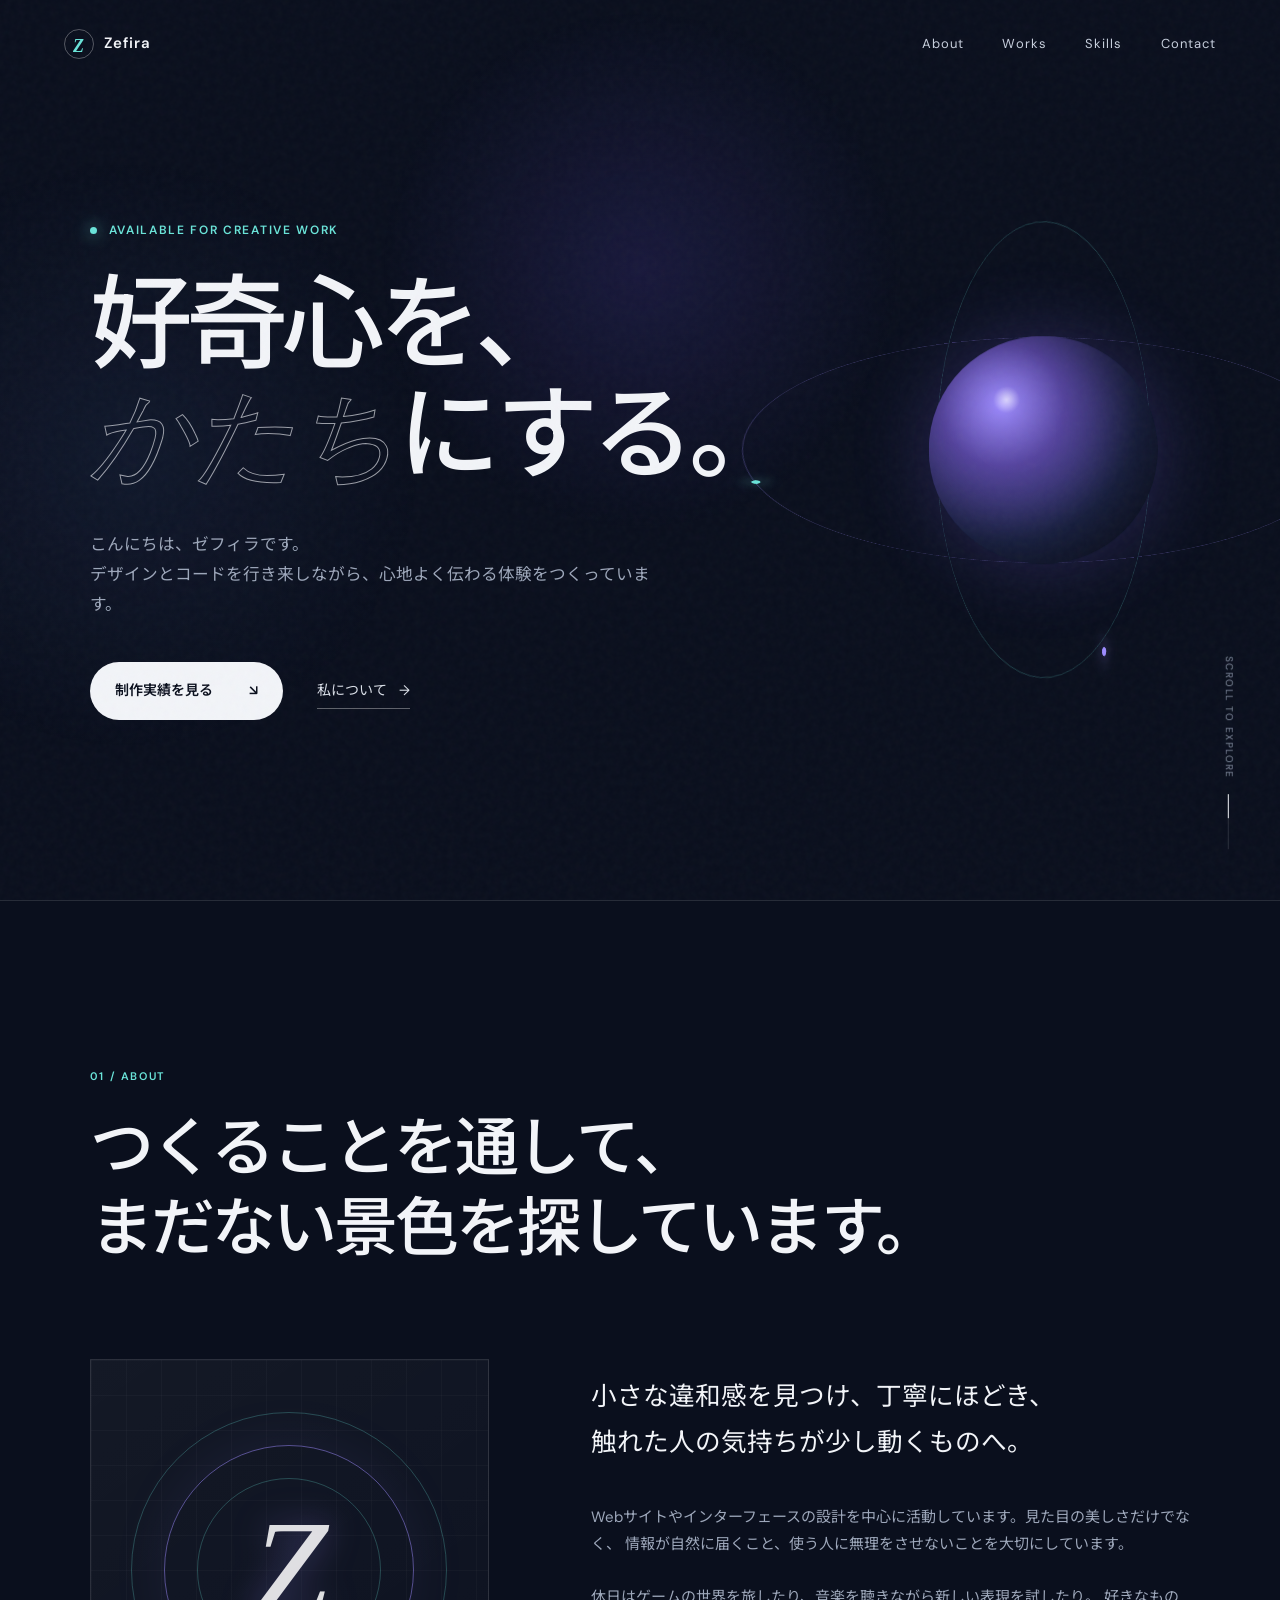
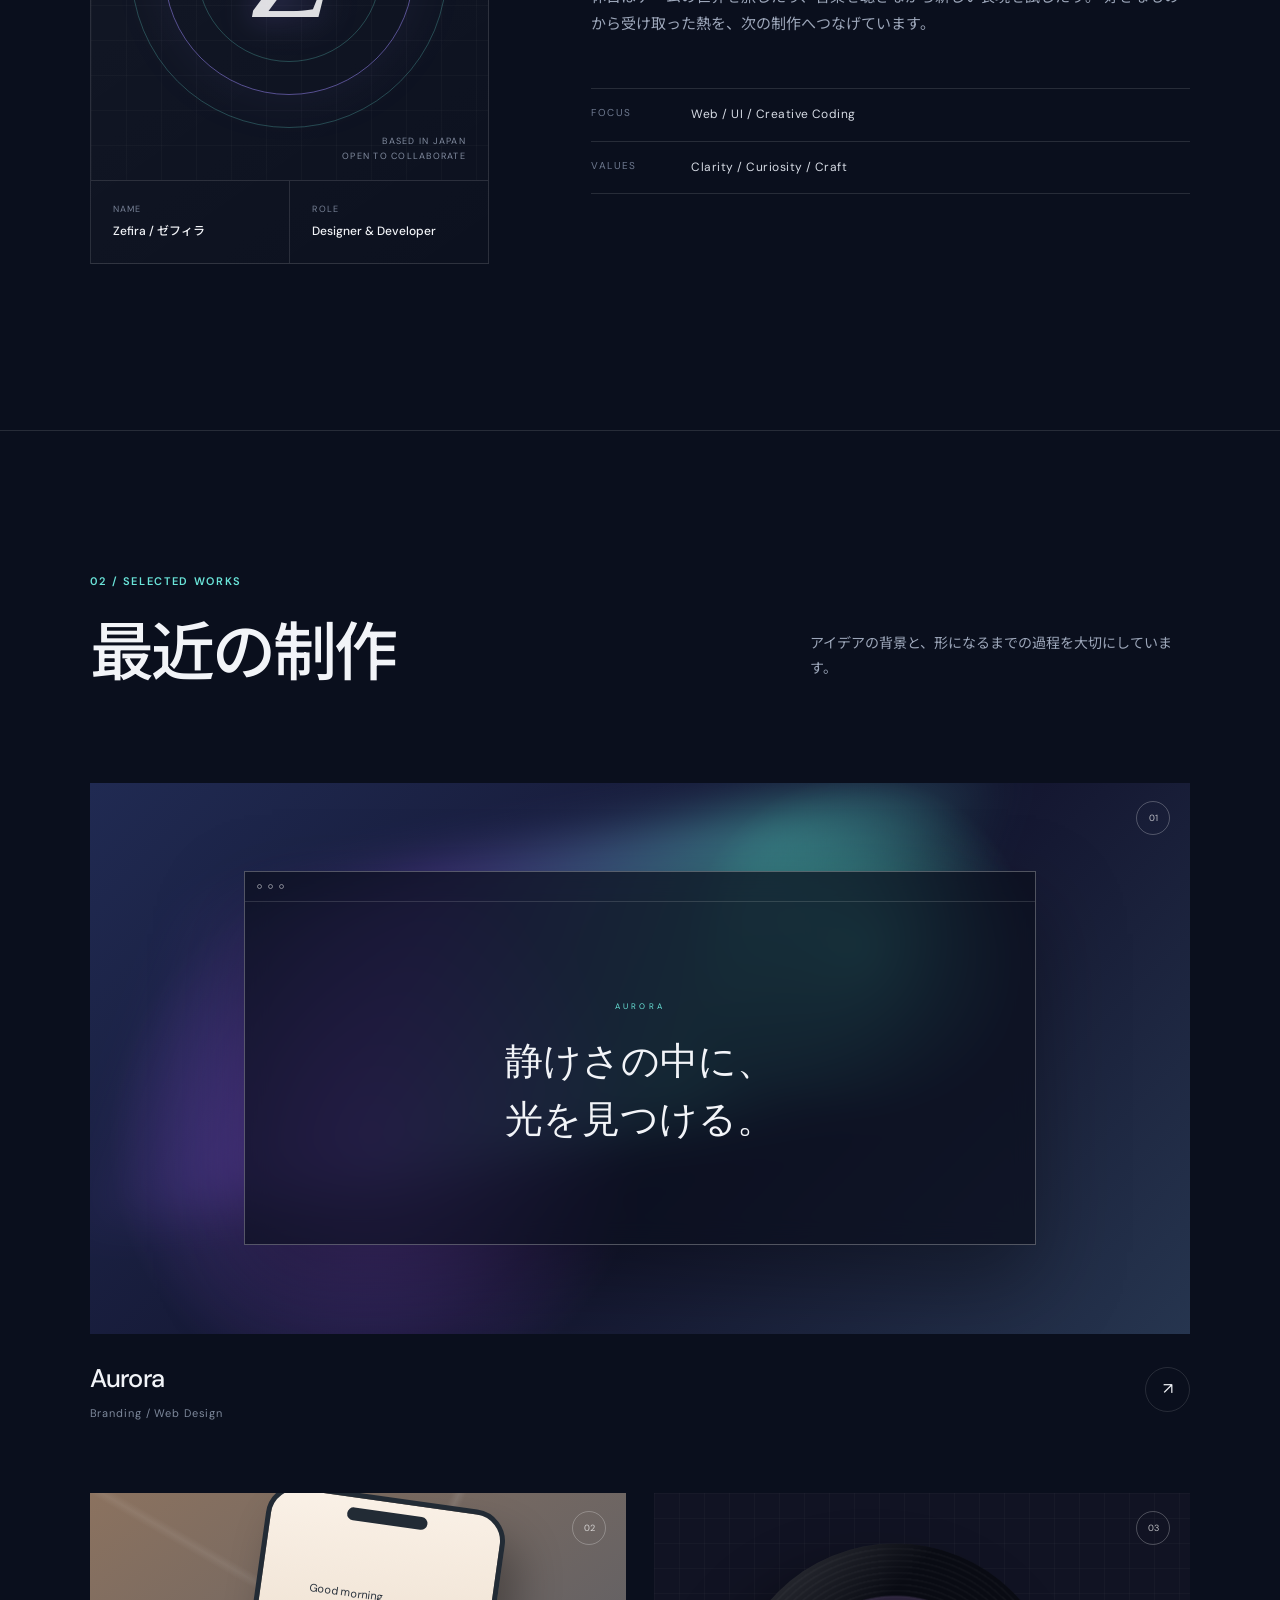
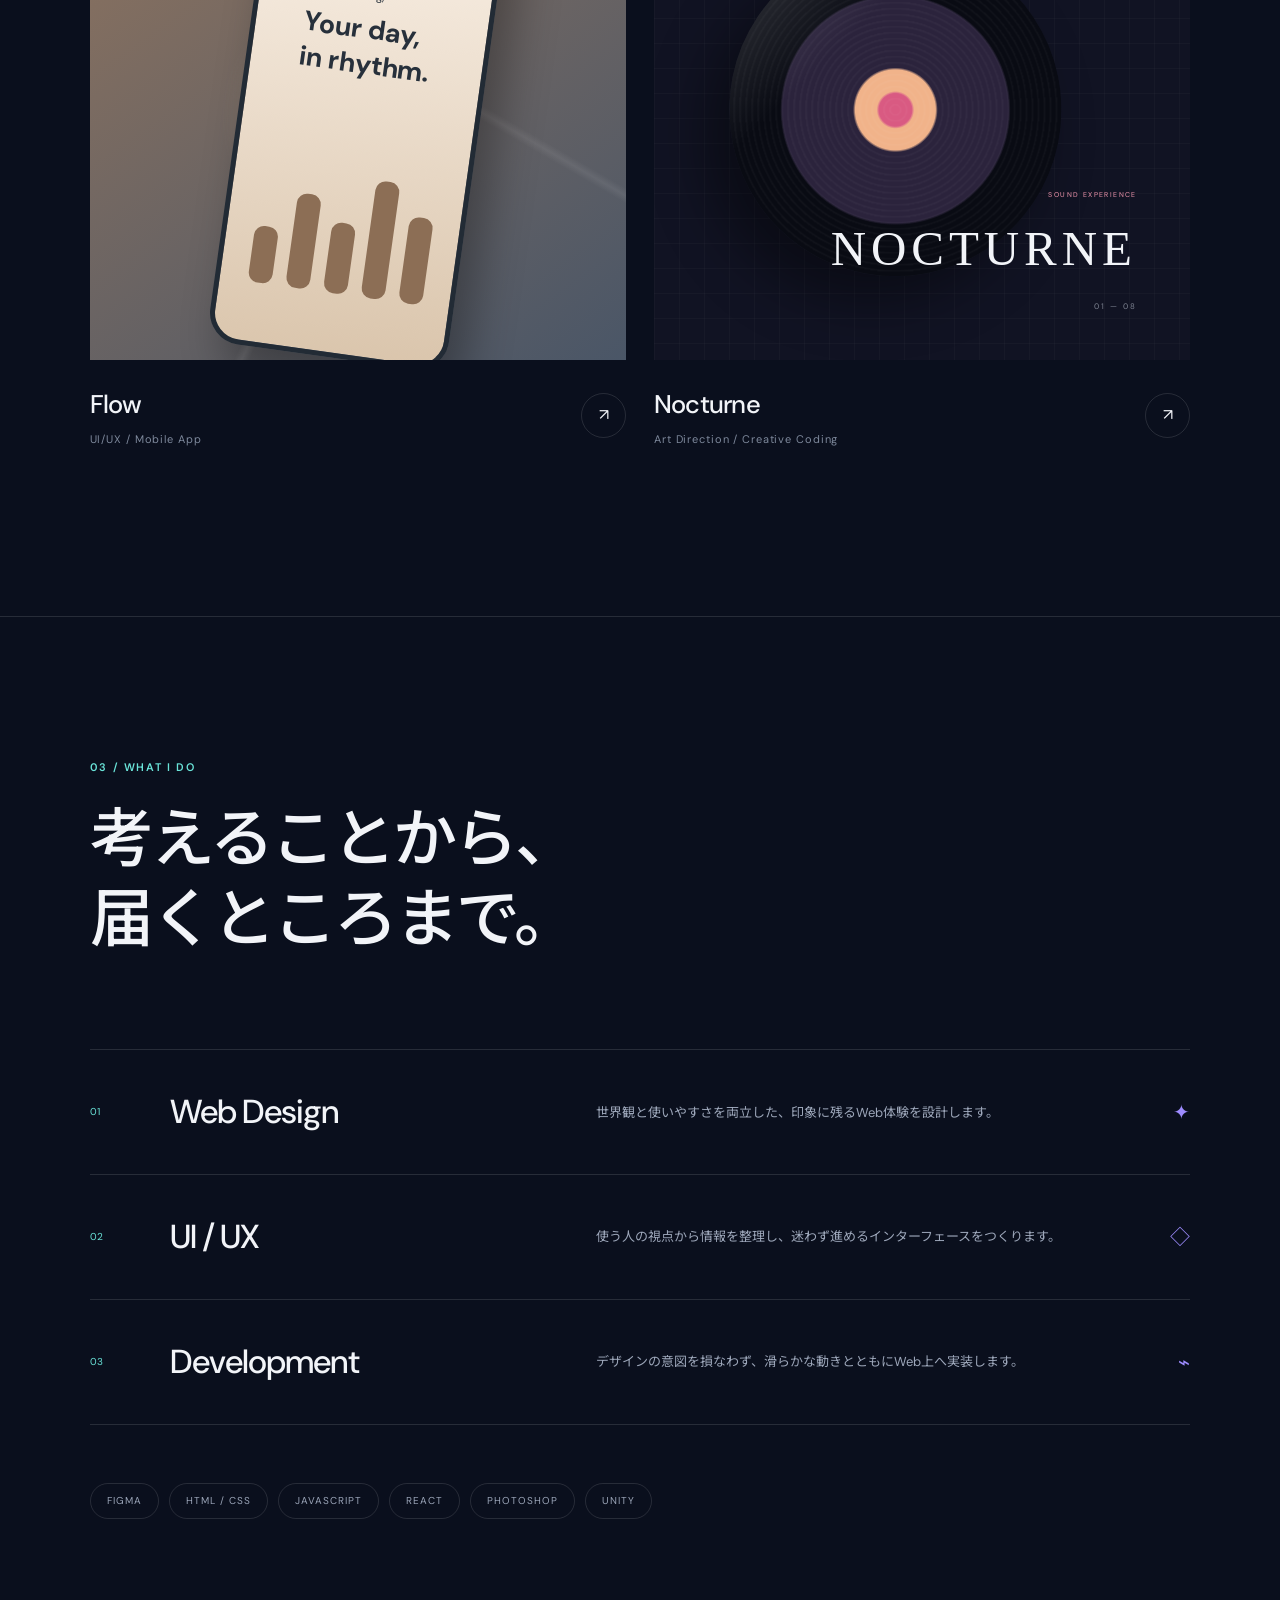
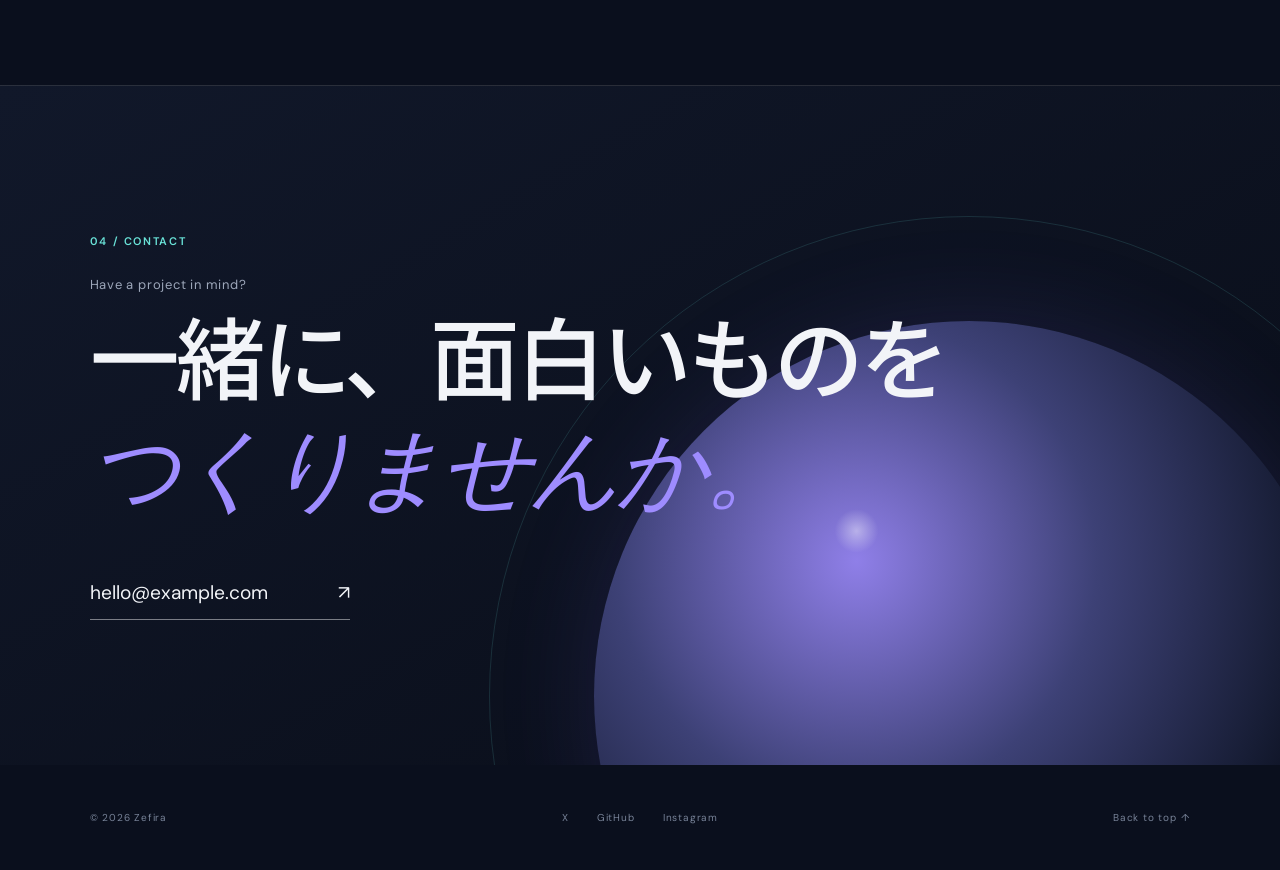
==== index.html @ e6dbc25a "Initial portfolio site" ====
<!doctype html>
<html lang="ja">
  <head>
    <meta charset="UTF-8" />
    <meta name="viewport" content="width=device-width, initial-scale=1.0" />
    <meta
      name="description"
      content="Zefiraのポートフォリオサイト。プロフィール、制作実績、スキルをご紹介します。"
    />
    <meta name="theme-color" content="#0b1020" />
    <title>Zefira — Portfolio</title>
    <link rel="preconnect" href="https://fonts.googleapis.com" />
    <link rel="preconnect" href="https://fonts.gstatic.com" crossorigin />
    <link
      href="https://fonts.googleapis.com/css2?family=DM+Sans:wght@400;500;600&family=Noto+Sans+JP:wght@400;500;600;700&display=swap"
      rel="stylesheet"
    />
    <link rel="stylesheet" href="styles.css" />
    <script src="script.js" defer></script>
  </head>
  <body>
    <div class="noise" aria-hidden="true"></div>
    <div class="cursor-glow" aria-hidden="true"></div>

    <header class="site-header">
      <a class="logo" href="#top" aria-label="ページの先頭へ">
        <span class="logo-mark">Z</span>
        <span>Zefira</span>
      </a>

      <button class="menu-button" type="button" aria-expanded="false" aria-controls="site-nav">
        <span></span>
        <span></span>
        <span class="sr-only">メニューを開く</span>
      </button>

      <nav id="site-nav" class="site-nav" aria-label="メインナビゲーション">
        <a href="#about">About</a>
        <a href="#works">Works</a>
        <a href="#skills">Skills</a>
        <a href="#contact">Contact</a>
      </nav>
    </header>

    <main id="top">
      <section class="hero section">
        <div class="hero-orbit" aria-hidden="true">
          <span class="orbit orbit-one"></span>
          <span class="orbit orbit-two"></span>
          <span class="hero-planet"></span>
        </div>

        <div class="hero-copy reveal">
          <p class="eyebrow"><span></span> Available for creative work</p>
          <h1>
            好奇心を、<br />
            <em>かたち</em>にする。
          </h1>
          <p class="hero-description">
            こんにちは、ゼフィラです。<br />
            デザインとコードを行き来しながら、心地よく伝わる体験をつくっています。
          </p>
          <div class="hero-actions">
            <a class="button button-primary" href="#works">
              制作実績を見る
              <span aria-hidden="true">↘</span>
            </a>
            <a class="text-link" href="#about">私について <span aria-hidden="true">→</span></a>
          </div>
        </div>

        <div class="scroll-cue" aria-hidden="true">
          <span>Scroll to explore</span>
          <i></i>
        </div>
      </section>

      <section id="about" class="about section">
        <div class="section-heading reveal">
          <p class="section-number">01 / About</p>
          <h2>つくることを通して、<br />まだない景色を探しています。</h2>
        </div>

        <div class="about-grid">
          <div class="profile-card reveal">
            <div class="profile-visual">
              <div class="profile-monogram">Z</div>
              <span class="profile-ring"></span>
              <p>Based in Japan<br />Open to collaborate</p>
            </div>
            <div class="profile-meta">
              <div>
                <span>Name</span>
                <strong>Zefira / ゼフィラ</strong>
              </div>
              <div>
                <span>Role</span>
                <strong>Designer &amp; Developer</strong>
              </div>
            </div>
          </div>

          <div class="about-copy reveal">
            <p class="lead">
              小さな違和感を見つけ、丁寧にほどき、<br />
              触れた人の気持ちが少し動くものへ。
            </p>
            <p>
              Webサイトやインターフェースの設計を中心に活動しています。見た目の美しさだけでなく、
              情報が自然に届くこと、使う人に無理をさせないことを大切にしています。
            </p>
            <p>
              休日はゲームの世界を旅したり、音楽を聴きながら新しい表現を試したり。
              好きなものから受け取った熱を、次の制作へつなげています。
            </p>
            <dl class="about-facts">
              <div>
                <dt>Focus</dt>
                <dd>Web / UI / Creative Coding</dd>
              </div>
              <div>
                <dt>Values</dt>
                <dd>Clarity / Curiosity / Craft</dd>
              </div>
            </dl>
          </div>
        </div>
      </section>

      <section id="works" class="works section">
        <div class="section-heading row reveal">
          <div>
            <p class="section-number">02 / Selected works</p>
            <h2>最近の制作</h2>
          </div>
          <p>アイデアの背景と、形になるまでの過程を大切にしています。</p>
        </div>

        <div class="works-list">
          <article class="work-card work-card-large reveal">
            <a href="#" aria-label="プロジェクト Aurora の詳細">
              <div class="work-visual visual-aurora">
                <div class="aurora-window">
                  <div class="window-top"><i></i><i></i><i></i></div>
                  <div class="window-content">
                    <span>AURORA</span>
                    <strong>静けさの中に、<br />光を見つける。</strong>
                  </div>
                </div>
                <span class="work-index">01</span>
              </div>
              <div class="work-info">
                <div>
                  <h3>Aurora</h3>
                  <p>Branding / Web Design</p>
                </div>
                <span class="work-arrow" aria-hidden="true">↗</span>
              </div>
            </a>
          </article>

          <article class="work-card reveal">
            <a href="#" aria-label="プロジェクト Flow の詳細">
              <div class="work-visual visual-flow">
                <div class="flow-phone">
                  <div class="phone-speaker"></div>
                  <p>Good morning,</p>
                  <strong>Your day,<br />in rhythm.</strong>
                  <div class="flow-bars"><i></i><i></i><i></i><i></i><i></i></div>
                </div>
                <span class="work-index">02</span>
              </div>
              <div class="work-info">
                <div>
                  <h3>Flow</h3>
                  <p>UI/UX / Mobile App</p>
                </div>
                <span class="work-arrow" aria-hidden="true">↗</span>
              </div>
            </a>
          </article>

          <article class="work-card reveal">
            <a href="#" aria-label="プロジェクト Nocturne の詳細">
              <div class="work-visual visual-nocturne">
                <div class="nocturne-disc">
                  <span></span>
                </div>
                <div class="nocturne-type">
                  <small>Sound experience</small>
                  <strong>NOCTURNE</strong>
                  <p>01 — 08</p>
                </div>
                <span class="work-index">03</span>
              </div>
              <div class="work-info">
                <div>
                  <h3>Nocturne</h3>
                  <p>Art Direction / Creative Coding</p>
                </div>
                <span class="work-arrow" aria-hidden="true">↗</span>
              </div>
            </a>
          </article>
        </div>
      </section>

      <section id="skills" class="skills section">
        <div class="section-heading reveal">
          <p class="section-number">03 / What I do</p>
          <h2>考えることから、<br />届くところまで。</h2>
        </div>

        <div class="skills-list">
          <article class="skill-row reveal">
            <span>01</span>
            <h3>Web Design</h3>
            <p>世界観と使いやすさを両立した、印象に残るWeb体験を設計します。</p>
            <i>✦</i>
          </article>
          <article class="skill-row reveal">
            <span>02</span>
            <h3>UI / UX</h3>
            <p>使う人の視点から情報を整理し、迷わず進めるインターフェースをつくります。</p>
            <i>◇</i>
          </article>
          <article class="skill-row reveal">
            <span>03</span>
            <h3>Development</h3>
            <p>デザインの意図を損なわず、滑らかな動きとともにWeb上へ実装します。</p>
            <i>⌁</i>
          </article>
        </div>

        <div class="tool-belt reveal" aria-label="使用ツール">
          <span>Figma</span>
          <span>HTML / CSS</span>
          <span>JavaScript</span>
          <span>React</span>
          <span>Photoshop</span>
          <span>Unity</span>
        </div>
      </section>

      <section id="contact" class="contact section">
        <div class="contact-inner reveal">
          <p class="section-number">04 / Contact</p>
          <p class="contact-kicker">Have a project in mind?</p>
          <h2>一緒に、面白いものを<br /><em>つくりませんか。</em></h2>
          <a class="contact-link" href="mailto:hello@example.com">
            hello@example.com
            <span aria-hidden="true">↗</span>
          </a>
        </div>
        <div class="contact-orb" aria-hidden="true"></div>
      </section>
    </main>

    <footer class="site-footer">
      <p>© <span id="current-year"></span> Zefira</p>
      <div>
        <a href="#" aria-label="X">X</a>
        <a href="#" aria-label="GitHub">GitHub</a>
        <a href="#" aria-label="Instagram">Instagram</a>
      </div>
      <a href="#top">Back to top ↑</a>
    </footer>
  </body>
</html>
---- styles.css ----
:root {
  --bg: #0a0f1d;
  --bg-soft: #11182a;
  --surface: #151d31;
  --text: #f2f4f8;
  --muted: #9da7ba;
  --line: rgba(255, 255, 255, 0.12);
  --accent: #9e8cff;
  --accent-2: #6ae4d9;
  --serif: "Times New Roman", "Yu Mincho", "Hiragino Mincho ProN", serif;
  --sans: "DM Sans", "Noto Sans JP", sans-serif;
}

* {
  box-sizing: border-box;
}

html {
  scroll-behavior: smooth;
}

body {
  margin: 0;
  overflow-x: hidden;
  background: var(--bg);
  color: var(--text);
  font-family: var(--sans);
  font-size: 16px;
  line-height: 1.8;
}

body.menu-open {
  overflow: hidden;
}

::selection {
  background: var(--accent);
  color: var(--bg);
}

a {
  color: inherit;
  text-decoration: none;
}

button {
  color: inherit;
  font: inherit;
}

.sr-only {
  position: absolute;
  width: 1px;
  height: 1px;
  padding: 0;
  margin: -1px;
  overflow: hidden;
  clip: rect(0, 0, 0, 0);
  white-space: nowrap;
  border: 0;
}

.noise {
  position: fixed;
  z-index: 20;
  inset: 0;
  pointer-events: none;
  opacity: 0.035;
  background-image: url("data:image/svg+xml,%3Csvg viewBox='0 0 160 160' xmlns='http://www.w3.org/2000/svg'%3E%3Cfilter id='n'%3E%3CfeTurbulence type='fractalNoise' baseFrequency='.85' numOctaves='4' stitchTiles='stitch'/%3E%3C/filter%3E%3Crect width='100%25' height='100%25' filter='url(%23n)' opacity='.9'/%3E%3C/svg%3E");
}

.cursor-glow {
  position: fixed;
  z-index: -1;
  width: 540px;
  height: 540px;
  top: -270px;
  left: -270px;
  pointer-events: none;
  border-radius: 50%;
  background: radial-gradient(circle, rgba(104, 78, 220, 0.16), transparent 68%);
  transform: translate3d(var(--mouse-x, 50vw), var(--mouse-y, 30vh), 0);
  transition: transform 0.08s linear;
}

.site-header {
  position: fixed;
  z-index: 10;
  top: 0;
  left: 0;
  width: 100%;
  height: 88px;
  display: flex;
  align-items: center;
  justify-content: space-between;
  padding: 0 clamp(24px, 5vw, 76px);
  border-bottom: 1px solid transparent;
  transition: background 0.3s ease, border-color 0.3s ease, height 0.3s ease;
}

.site-header.scrolled {
  height: 68px;
  border-color: var(--line);
  background: rgba(10, 15, 29, 0.78);
  backdrop-filter: blur(18px);
}

.logo {
  display: flex;
  gap: 10px;
  align-items: center;
  font-size: 15px;
  font-weight: 600;
  letter-spacing: 0.06em;
}

.logo-mark {
  width: 30px;
  height: 30px;
  display: grid;
  place-items: center;
  border: 1px solid rgba(255, 255, 255, 0.3);
  border-radius: 50%;
  color: var(--accent-2);
  font-family: var(--serif);
  font-size: 18px;
  font-style: italic;
}

.site-nav {
  display: flex;
  gap: clamp(24px, 3vw, 48px);
  align-items: center;
}

.site-nav a {
  position: relative;
  color: #c7cfdd;
  font-size: 13px;
  letter-spacing: 0.08em;
}

.site-nav a::after {
  content: "";
  position: absolute;
  right: 0;
  bottom: -5px;
  left: 0;
  height: 1px;
  background: var(--accent-2);
  transform: scaleX(0);
  transform-origin: right;
  transition: transform 0.25s ease;
}

.site-nav a:hover::after,
.site-nav a:focus-visible::after {
  transform: scaleX(1);
  transform-origin: left;
}

.menu-button {
  display: none;
  width: 42px;
  height: 42px;
  padding: 12px 8px;
  border: 0;
  background: transparent;
}

.menu-button span:not(.sr-only) {
  display: block;
  width: 25px;
  height: 1px;
  margin: 6px 0;
  background: currentColor;
  transition: transform 0.25s ease;
}

.section {
  width: min(100%, 1440px);
  margin: 0 auto;
  padding-right: clamp(24px, 7vw, 108px);
  padding-left: clamp(24px, 7vw, 108px);
}

.hero {
  position: relative;
  min-height: 100svh;
  display: flex;
  align-items: center;
  overflow: hidden;
  padding-top: 120px;
  padding-bottom: 80px;
}

.hero::before {
  content: "";
  position: absolute;
  inset: 15% auto auto -15%;
  width: 50vw;
  height: 50vw;
  border-radius: 50%;
  background: radial-gradient(circle, rgba(61, 83, 137, 0.14), transparent 65%);
}

.hero-copy {
  position: relative;
  z-index: 2;
  width: min(700px, 72%);
}

.eyebrow {
  display: flex;
  gap: 12px;
  align-items: center;
  margin: 0 0 28px;
  color: var(--accent-2);
  font-size: 12px;
  font-weight: 600;
  letter-spacing: 0.14em;
  text-transform: uppercase;
}

.eyebrow span {
  width: 7px;
  height: 7px;
  border-radius: 50%;
  background: var(--accent-2);
  box-shadow: 0 0 16px var(--accent-2);
  animation: pulse 2.4s ease-in-out infinite;
}

.hero h1 {
  margin: 0;
  font-size: clamp(56px, 8vw, 122px);
  font-weight: 500;
  letter-spacing: -0.055em;
  line-height: 1.08;
}

.hero h1 em {
  color: transparent;
  font-family: var(--serif);
  font-weight: 400;
  font-style: italic;
  letter-spacing: -0.02em;
  -webkit-text-stroke: 1px rgba(242, 244, 248, 0.62);
}

.hero-description {
  max-width: 560px;
  margin: 38px 0 0;
  color: var(--muted);
  font-size: clamp(15px, 1.3vw, 18px);
}

.hero-actions {
  display: flex;
  gap: 34px;
  align-items: center;
  margin-top: 42px;
}

.button {
  display: inline-flex;
  gap: 36px;
  align-items: center;
  justify-content: center;
  min-height: 58px;
  padding: 0 25px;
  border-radius: 100px;
  font-size: 14px;
  font-weight: 600;
}

.button-primary {
  background: var(--text);
  color: var(--bg);
  transition: transform 0.25s ease, background 0.25s ease;
}

.button-primary:hover {
  background: var(--accent-2);
  transform: translateY(-3px);
}

.text-link {
  padding: 5px 0;
  border-bottom: 1px solid rgba(255, 255, 255, 0.35);
  color: #dce1ea;
  font-size: 14px;
}

.text-link span {
  display: inline-block;
  margin-left: 8px;
  transition: transform 0.2s ease;
}

.text-link:hover span {
  transform: translateX(5px);
}

.hero-orbit {
  position: absolute;
  top: 50%;
  right: clamp(-170px, -5vw, -30px);
  width: clamp(380px, 47vw, 690px);
  aspect-ratio: 1;
  transform: translateY(-50%);
}

.orbit {
  position: absolute;
  inset: 0;
  border: 1px solid rgba(158, 140, 255, 0.28);
  border-radius: 50%;
}

.orbit-one {
  transform: rotateX(68deg) rotateZ(-18deg);
}

.orbit-one::after,
.orbit-two::after {
  content: "";
  position: absolute;
  width: 9px;
  height: 9px;
  border-radius: 50%;
  background: var(--accent-2);
  box-shadow: 0 0 20px var(--accent-2);
}

.orbit-one::after {
  top: 48%;
  left: -4px;
}

.orbit-two {
  inset: 12%;
  border-color: rgba(106, 228, 217, 0.22);
  transform: rotateY(62deg) rotateZ(24deg);
}

.orbit-two::after {
  right: 5%;
  bottom: 20%;
  background: var(--accent);
  box-shadow: 0 0 20px var(--accent);
}

.hero-planet {
  position: absolute;
  top: 50%;
  left: 50%;
  width: 38%;
  aspect-ratio: 1;
  border-radius: 50%;
  background:
    radial-gradient(circle at 34% 28%, rgba(255, 255, 255, 0.65), transparent 6%),
    radial-gradient(circle at 32% 30%, #9e8cff 0, #55449e 28%, #1f2850 62%, #11182a 100%);
  box-shadow:
    inset -30px -20px 60px rgba(0, 0, 0, 0.45),
    0 0 80px rgba(128, 105, 255, 0.24);
  transform: translate(-50%, -50%);
  animation: float 6s ease-in-out infinite;
}

.scroll-cue {
  position: absolute;
  right: clamp(24px, 4vw, 64px);
  bottom: 42px;
  display: flex;
  gap: 15px;
  align-items: center;
  color: #7f899c;
  font-size: 10px;
  letter-spacing: 0.14em;
  text-transform: uppercase;
  transform: rotate(90deg);
  transform-origin: right center;
}

.scroll-cue i {
  display: block;
  width: 55px;
  height: 1px;
  overflow: hidden;
  background: var(--line);
}

.scroll-cue i::after {
  content: "";
  display: block;
  width: 24px;
  height: 1px;
  background: var(--text);
  animation: scrollLine 2s ease-in-out infinite;
}

.section-heading {
  margin-bottom: clamp(50px, 7vw, 90px);
}

.section-heading.row {
  display: flex;
  align-items: end;
  justify-content: space-between;
}

.section-heading.row > p {
  max-width: 380px;
  margin: 0 0 12px;
  color: var(--muted);
  font-size: 14px;
}

.section-number {
  margin: 0 0 22px;
  color: var(--accent-2);
  font-size: 11px;
  font-weight: 600;
  letter-spacing: 0.15em;
  text-transform: uppercase;
}

.section-heading h2,
.contact h2 {
  margin: 0;
  font-size: clamp(38px, 5vw, 72px);
  font-weight: 500;
  letter-spacing: -0.045em;
  line-height: 1.25;
}

.about {
  padding-top: clamp(110px, 13vw, 190px);
  padding-bottom: clamp(110px, 13vw, 190px);
  border-top: 1px solid var(--line);
}

.about-grid {
  display: grid;
  grid-template-columns: minmax(300px, 0.8fr) minmax(360px, 1.2fr);
  gap: clamp(50px, 8vw, 130px);
  align-items: start;
}

.profile-card {
  position: relative;
  border: 1px solid var(--line);
  background: linear-gradient(145deg, rgba(255, 255, 255, 0.045), rgba(255, 255, 255, 0.01));
}

.profile-visual {
  position: relative;
  min-height: 420px;
  display: grid;
  place-items: center;
  overflow: hidden;
  background:
    linear-gradient(rgba(255, 255, 255, 0.025) 1px, transparent 1px),
    linear-gradient(90deg, rgba(255, 255, 255, 0.025) 1px, transparent 1px);
  background-size: 35px 35px;
}

.profile-monogram {
  position: relative;
  z-index: 2;
  color: rgba(255, 255, 255, 0.86);
  font-family: var(--serif);
  font-size: 140px;
  font-style: italic;
  line-height: 1;
  text-shadow: 0 0 35px rgba(158, 140, 255, 0.35);
}

.profile-ring {
  position: absolute;
  width: 250px;
  height: 250px;
  border: 1px solid rgba(158, 140, 255, 0.5);
  border-radius: 50%;
  box-shadow: 0 0 60px rgba(158, 140, 255, 0.08);
}

.profile-ring::before,
.profile-ring::after {
  content: "";
  position: absolute;
  border: 1px solid rgba(106, 228, 217, 0.26);
  border-radius: 50%;
}

.profile-ring::before {
  inset: -34px;
}

.profile-ring::after {
  inset: 32px;
}

.profile-visual p {
  position: absolute;
  right: 22px;
  bottom: 15px;
  margin: 0;
  color: #838da1;
  font-size: 9px;
  letter-spacing: 0.14em;
  line-height: 1.7;
  text-align: right;
  text-transform: uppercase;
}

.profile-meta {
  display: grid;
  grid-template-columns: 1fr 1fr;
  border-top: 1px solid var(--line);
}

.profile-meta div {
  padding: 20px 22px;
}

.profile-meta div + div {
  border-left: 1px solid var(--line);
}

.profile-meta span,
.profile-meta strong {
  display: block;
}

.profile-meta span {
  margin-bottom: 4px;
  color: #778196;
  font-size: 9px;
  letter-spacing: 0.14em;
  text-transform: uppercase;
}

.profile-meta strong {
  font-size: 12px;
  font-weight: 500;
}

.about-copy {
  padding-top: 15px;
  color: var(--muted);
  font-size: 15px;
}

.about-copy > p {
  margin: 0 0 26px;
}

.about-copy .lead {
  margin-bottom: 38px;
  color: var(--text);
  font-size: clamp(21px, 2vw, 28px);
  line-height: 1.8;
}

.about-facts {
  margin: 50px 0 0;
  border-top: 1px solid var(--line);
}

.about-facts div {
  display: grid;
  grid-template-columns: 100px 1fr;
  padding: 15px 0;
  border-bottom: 1px solid var(--line);
}

.about-facts dt {
  color: #6f7a90;
  font-size: 10px;
  letter-spacing: 0.14em;
  text-transform: uppercase;
}

.about-facts dd {
  margin: 0;
  color: #d6dbe4;
  font-size: 12px;
  letter-spacing: 0.04em;
}

.works {
  padding-top: clamp(100px, 11vw, 160px);
  padding-bottom: clamp(110px, 13vw, 190px);
  border-top: 1px solid var(--line);
}

.works-list {
  display: grid;
  grid-template-columns: repeat(2, 1fr);
  gap: 70px 28px;
}

.work-card-large {
  grid-column: 1 / -1;
}

.work-visual {
  position: relative;
  aspect-ratio: 1.15;
  overflow: hidden;
  transition: transform 0.5s cubic-bezier(0.22, 1, 0.36, 1);
}

.work-card-large .work-visual {
  aspect-ratio: 2 / 1;
}

.work-card:hover .work-visual {
  transform: scale(0.985);
}

.work-card:hover .work-arrow {
  background: var(--text);
  color: var(--bg);
  transform: rotate(45deg);
}

.work-index {
  position: absolute;
  top: 18px;
  right: 20px;
  display: grid;
  width: 34px;
  height: 34px;
  place-items: center;
  border: 1px solid rgba(255, 255, 255, 0.25);
  border-radius: 50%;
  color: rgba(255, 255, 255, 0.72);
  font-size: 9px;
}

.visual-aurora {
  display: grid;
  place-items: center;
  background:
    radial-gradient(circle at 70% 30%, rgba(89, 248, 220, 0.4), transparent 20%),
    radial-gradient(circle at 26% 65%, rgba(166, 92, 255, 0.44), transparent 30%),
    linear-gradient(135deg, #202a52, #13152f 55%, #26354f);
}

.visual-aurora::before {
  content: "";
  position: absolute;
  width: 110%;
  height: 55%;
  top: 10%;
  left: -10%;
  opacity: 0.4;
  filter: blur(24px);
  background: linear-gradient(120deg, transparent 15%, #7a50d3 35%, #5ff1dc 60%, transparent 78%);
  transform: rotate(-10deg);
}

.aurora-window {
  position: relative;
  width: 72%;
  height: 68%;
  overflow: hidden;
  border: 1px solid rgba(255, 255, 255, 0.28);
  background: rgba(10, 15, 29, 0.72);
  box-shadow: 0 35px 80px rgba(0, 0, 0, 0.35);
  backdrop-filter: blur(12px);
}

.window-top {
  height: 30px;
  display: flex;
  gap: 6px;
  align-items: center;
  padding: 0 12px;
  border-bottom: 1px solid rgba(255, 255, 255, 0.13);
}

.window-top i {
  width: 5px;
  height: 5px;
  border: 1px solid rgba(255, 255, 255, 0.45);
  border-radius: 50%;
}

.window-content {
  height: calc(100% - 30px);
  display: flex;
  flex-direction: column;
  align-items: center;
  justify-content: center;
  text-align: center;
}

.window-content span {
  margin-bottom: 20px;
  color: var(--accent-2);
  font-size: 8px;
  letter-spacing: 0.38em;
}

.window-content strong {
  font-family: var(--serif);
  font-size: clamp(21px, 3vw, 46px);
  font-weight: 400;
  line-height: 1.5;
}

.visual-flow {
  display: grid;
  place-items: center;
  background:
    radial-gradient(circle at 48% 48%, rgba(255, 215, 166, 0.28), transparent 34%),
    linear-gradient(145deg, #8b725f, #4a5667);
}

.visual-flow::after {
  content: "";
  position: absolute;
  inset: 0;
  background:
    linear-gradient(115deg, transparent 48%, rgba(255, 255, 255, 0.09) 49%, transparent 50%),
    linear-gradient(30deg, transparent 60%, rgba(255, 255, 255, 0.07) 61%, transparent 62%);
}

.flow-phone {
  position: relative;
  z-index: 1;
  width: 45%;
  min-width: 175px;
  aspect-ratio: 0.52;
  padding: 16% 9%;
  border: 5px solid #222b35;
  border-radius: 32px;
  background: linear-gradient(175deg, #faf1e7, #dac5ac);
  color: #27303b;
  box-shadow: 18px 28px 45px rgba(0, 0, 0, 0.32);
  transform: rotate(8deg);
}

.phone-speaker {
  position: absolute;
  top: 10px;
  left: 50%;
  width: 35%;
  height: 13px;
  border-radius: 10px;
  background: #222b35;
  transform: translateX(-50%);
}

.flow-phone p {
  margin: 0 0 6px;
  font-size: clamp(7px, 1vw, 11px);
}

.flow-phone strong {
  font-size: clamp(15px, 2.3vw, 27px);
  line-height: 1.25;
}

.flow-bars {
  position: absolute;
  right: 12%;
  bottom: 13%;
  left: 12%;
  height: 30%;
  display: flex;
  gap: 8%;
  align-items: end;
}

.flow-bars i {
  flex: 1;
  border-radius: 10px;
  background: #8c6e55;
}

.flow-bars i:nth-child(1) { height: 42%; }
.flow-bars i:nth-child(2) { height: 70%; }
.flow-bars i:nth-child(3) { height: 52%; }
.flow-bars i:nth-child(4) { height: 87%; }
.flow-bars i:nth-child(5) { height: 64%; }

.visual-nocturne {
  display: grid;
  place-items: center;
  background:
    linear-gradient(rgba(255, 255, 255, 0.025) 1px, transparent 1px),
    linear-gradient(90deg, rgba(255, 255, 255, 0.025) 1px, transparent 1px),
    #111323;
  background-size: 25px 25px;
}

.nocturne-disc {
  position: absolute;
  width: 62%;
  aspect-ratio: 1;
  border-radius: 50%;
  background:
    repeating-radial-gradient(circle, transparent 0 4px, rgba(255, 255, 255, 0.035) 5px 6px),
    radial-gradient(circle, #d95a82 0 7%, #f1b38a 8% 17%, #2b233c 18% 48%, #090b13 49%);
  box-shadow: -25px 25px 55px rgba(0, 0, 0, 0.4);
  transform: translate(-8%, -5%);
}

.nocturne-disc::after {
  content: "";
  position: absolute;
  inset: 0;
  border-radius: 50%;
  background: linear-gradient(135deg, rgba(255, 255, 255, 0.2), transparent 32%);
}

.nocturne-type {
  position: absolute;
  z-index: 2;
  right: 10%;
  bottom: 10%;
  text-align: right;
}

.nocturne-type small,
.nocturne-type strong,
.nocturne-type p {
  display: block;
}

.nocturne-type small {
  color: #f095ad;
  font-size: 7px;
  letter-spacing: 0.2em;
  text-transform: uppercase;
}

.nocturne-type strong {
  margin-top: 3px;
  font-family: var(--serif);
  font-size: clamp(22px, 4vw, 49px);
  font-weight: 400;
  letter-spacing: 0.1em;
}

.nocturne-type p {
  margin: 6px 0 0;
  color: #7d8290;
  font-size: 8px;
  letter-spacing: 0.25em;
}

.work-info {
  display: flex;
  align-items: center;
  justify-content: space-between;
  padding-top: 22px;
}

.work-info h3 {
  margin: 0;
  font-size: clamp(20px, 2vw, 29px);
  font-weight: 500;
  letter-spacing: -0.03em;
}

.work-info p {
  margin: 2px 0 0;
  color: #7e899c;
  font-size: 11px;
  letter-spacing: 0.08em;
}

.work-arrow {
  display: grid;
  width: 45px;
  height: 45px;
  place-items: center;
  border: 1px solid var(--line);
  border-radius: 50%;
  transition: background 0.25s ease, color 0.25s ease, transform 0.25s ease;
}

.skills {
  padding-top: clamp(100px, 11vw, 160px);
  padding-bottom: clamp(110px, 13vw, 180px);
  border-top: 1px solid var(--line);
}

.skills-list {
  border-top: 1px solid var(--line);
}

.skill-row {
  display: grid;
  grid-template-columns: 50px 0.75fr 1fr 35px;
  gap: 30px;
  align-items: center;
  padding: 32px 0;
  border-bottom: 1px solid var(--line);
  transition: padding 0.25s ease, background 0.25s ease;
}

.skill-row:hover {
  padding-right: 16px;
  padding-left: 16px;
  background: rgba(255, 255, 255, 0.025);
}

.skill-row > span {
  color: var(--accent-2);
  font-size: 10px;
}

.skill-row h3 {
  margin: 0;
  font-size: clamp(21px, 2.6vw, 34px);
  font-weight: 500;
  letter-spacing: -0.03em;
}

.skill-row p {
  margin: 0;
  color: var(--muted);
  font-size: 13px;
}

.skill-row i {
  color: var(--accent);
  font-style: normal;
  font-size: 20px;
  text-align: right;
}

.tool-belt {
  display: flex;
  flex-wrap: wrap;
  gap: 10px;
  margin-top: 58px;
}

.tool-belt span {
  padding: 8px 16px;
  border: 1px solid var(--line);
  border-radius: 100px;
  color: #9ba5b8;
  font-size: 10px;
  letter-spacing: 0.1em;
  text-transform: uppercase;
}

.contact {
  position: relative;
  min-height: 680px;
  display: flex;
  align-items: center;
  overflow: hidden;
  border-top: 1px solid var(--line);
  background: linear-gradient(150deg, #11182a, #090d18);
}

.contact-inner {
  position: relative;
  z-index: 2;
  padding: clamp(90px, 10vw, 150px) 0;
}

.contact-kicker {
  margin: 0 0 12px;
  color: var(--muted);
  font-size: 13px;
  letter-spacing: 0.06em;
}

.contact h2 {
  font-size: clamp(46px, 7vw, 96px);
  line-height: 1.2;
}

.contact h2 em {
  color: var(--accent);
  font-family: var(--serif);
  font-weight: 400;
}

.contact-link {
  display: inline-flex;
  gap: 70px;
  align-items: center;
  margin-top: 52px;
  padding-bottom: 9px;
  border-bottom: 1px solid rgba(255, 255, 255, 0.45);
  font-size: clamp(15px, 1.5vw, 20px);
}

.contact-link span {
  transition: transform 0.25s ease;
}

.contact-link:hover span {
  transform: translate(4px, -4px);
}

.contact-orb {
  position: absolute;
  right: -5%;
  bottom: -45%;
  width: min(60vw, 750px);
  aspect-ratio: 1;
  border-radius: 50%;
  background:
    radial-gradient(circle at 35% 28%, rgba(255, 255, 255, 0.42), transparent 3%),
    radial-gradient(circle at 35% 32%, #8f7fe8 0, #3d4176 34%, #171d35 62%, #0a0f1d 72%);
  box-shadow: 0 0 100px rgba(115, 91, 231, 0.15);
}

.contact-orb::after {
  content: "";
  position: absolute;
  inset: -14%;
  border: 1px solid rgba(106, 228, 217, 0.14);
  border-radius: 50%;
}

.site-footer {
  width: min(100%, 1440px);
  min-height: 105px;
  display: grid;
  grid-template-columns: 1fr auto 1fr;
  gap: 30px;
  align-items: center;
  margin: 0 auto;
  padding: 25px clamp(24px, 7vw, 108px);
  color: #788398;
  font-size: 10px;
  letter-spacing: 0.08em;
}

.site-footer div {
  display: flex;
  gap: 28px;
}

.site-footer > a {
  justify-self: end;
}

.site-footer a {
  transition: color 0.2s ease;
}

.site-footer a:hover {
  color: var(--text);
}

.reveal {
  opacity: 0;
  transform: translateY(28px);
  transition:
    opacity 0.8s cubic-bezier(0.22, 1, 0.36, 1),
    transform 0.8s cubic-bezier(0.22, 1, 0.36, 1);
}

.reveal.is-visible {
  opacity: 1;
  transform: translateY(0);
}

@keyframes pulse {
  0%, 100% { opacity: 0.55; transform: scale(0.85); }
  50% { opacity: 1; transform: scale(1.15); }
}

@keyframes float {
  0%, 100% { transform: translate(-50%, -52%); }
  50% { transform: translate(-50%, -47%); }
}

@keyframes scrollLine {
  0% { transform: translateX(-25px); }
  60%, 100% { transform: translateX(60px); }
}

@media (max-width: 900px) {
  .hero-copy {
    width: 86%;
  }

  .hero-orbit {
    right: -230px;
    opacity: 0.7;
  }

  .about-grid {
    grid-template-columns: 1fr;
  }

  .profile-card {
    width: min(100%, 520px);
  }

  .about-copy {
    max-width: 680px;
  }

  .section-heading.row {
    display: block;
  }

  .section-heading.row > p {
    margin-top: 22px;
  }

  .skill-row {
    grid-template-columns: 35px 0.75fr 1fr 25px;
    gap: 15px;
  }

  .contact-orb {
    right: -20%;
    opacity: 0.65;
  }
}

@media (max-width: 680px) {
  .site-header {
    height: 72px;
  }

  .menu-button {
    z-index: 12;
    display: block;
  }

  .menu-button[aria-expanded="true"] span:first-child {
    transform: translateY(3.5px) rotate(45deg);
  }

  .menu-button[aria-expanded="true"] span:nth-child(2) {
    transform: translateY(-3.5px) rotate(-45deg);
  }

  .site-nav {
    position: fixed;
    inset: 0;
    display: flex;
    flex-direction: column;
    gap: 24px;
    align-items: flex-start;
    justify-content: center;
    padding: 80px 12vw;
    visibility: hidden;
    background: rgba(10, 15, 29, 0.97);
    opacity: 0;
    transition: opacity 0.25s ease, visibility 0.25s ease;
  }

  .site-nav.is-open {
    visibility: visible;
    opacity: 1;
  }

  .site-nav a {
    font-size: 34px;
    font-weight: 500;
    letter-spacing: -0.03em;
  }

  .hero {
    min-height: 860px;
    align-items: flex-start;
    padding-top: 155px;
  }

  .hero-copy {
    width: 100%;
  }

  .hero h1 {
    font-size: clamp(52px, 16vw, 82px);
  }

  .hero-description {
    margin-top: 30px;
  }

  .hero-actions {
    flex-wrap: wrap;
    gap: 24px;
    margin-top: 34px;
  }

  .hero-orbit {
    top: auto;
    right: -120px;
    bottom: -40px;
    width: 430px;
    transform: none;
  }

  .scroll-cue {
    display: none;
  }

  .about-grid {
    gap: 55px;
  }

  .profile-visual {
    min-height: 340px;
  }

  .profile-meta {
    grid-template-columns: 1fr;
  }

  .profile-meta div + div {
    border-top: 1px solid var(--line);
    border-left: 0;
  }

  .about-copy .lead br {
    display: none;
  }

  .works-list {
    grid-template-columns: 1fr;
    gap: 55px;
  }

  .work-card-large {
    grid-column: auto;
  }

  .work-card-large .work-visual,
  .work-visual {
    aspect-ratio: 1 / 1.05;
  }

  .aurora-window {
    width: 84%;
    height: 62%;
  }

  .flow-phone {
    width: 48%;
  }

  .skill-row {
    grid-template-columns: 30px 1fr 25px;
    gap: 10px;
    padding: 26px 0;
  }

  .skill-row p {
    grid-column: 2 / -1;
    padding-right: 20px;
  }

  .skill-row i {
    grid-column: 3;
    grid-row: 1;
  }

  .contact {
    min-height: 620px;
  }

  .contact h2 br {
    display: none;
  }

  .contact-orb {
    right: -50%;
    bottom: -20%;
    width: 620px;
    opacity: 0.42;
  }

  .contact-link {
    gap: 30px;
  }

  .site-footer {
    grid-template-columns: 1fr auto;
    gap: 18px;
    padding-top: 32px;
    padding-bottom: 32px;
  }

  .site-footer div {
    grid-column: 1 / -1;
    grid-row: 1;
  }

  .site-footer p {
    grid-row: 2;
  }
}

@media (prefers-reduced-motion: reduce) {
  html {
    scroll-behavior: auto;
  }

  *,
  *::before,
  *::after {
    animation-duration: 0.01ms !important;
    animation-iteration-count: 1 !important;
    transition-duration: 0.01ms !important;
  }

  .reveal {
    opacity: 1;
    transform: none;
  }
}
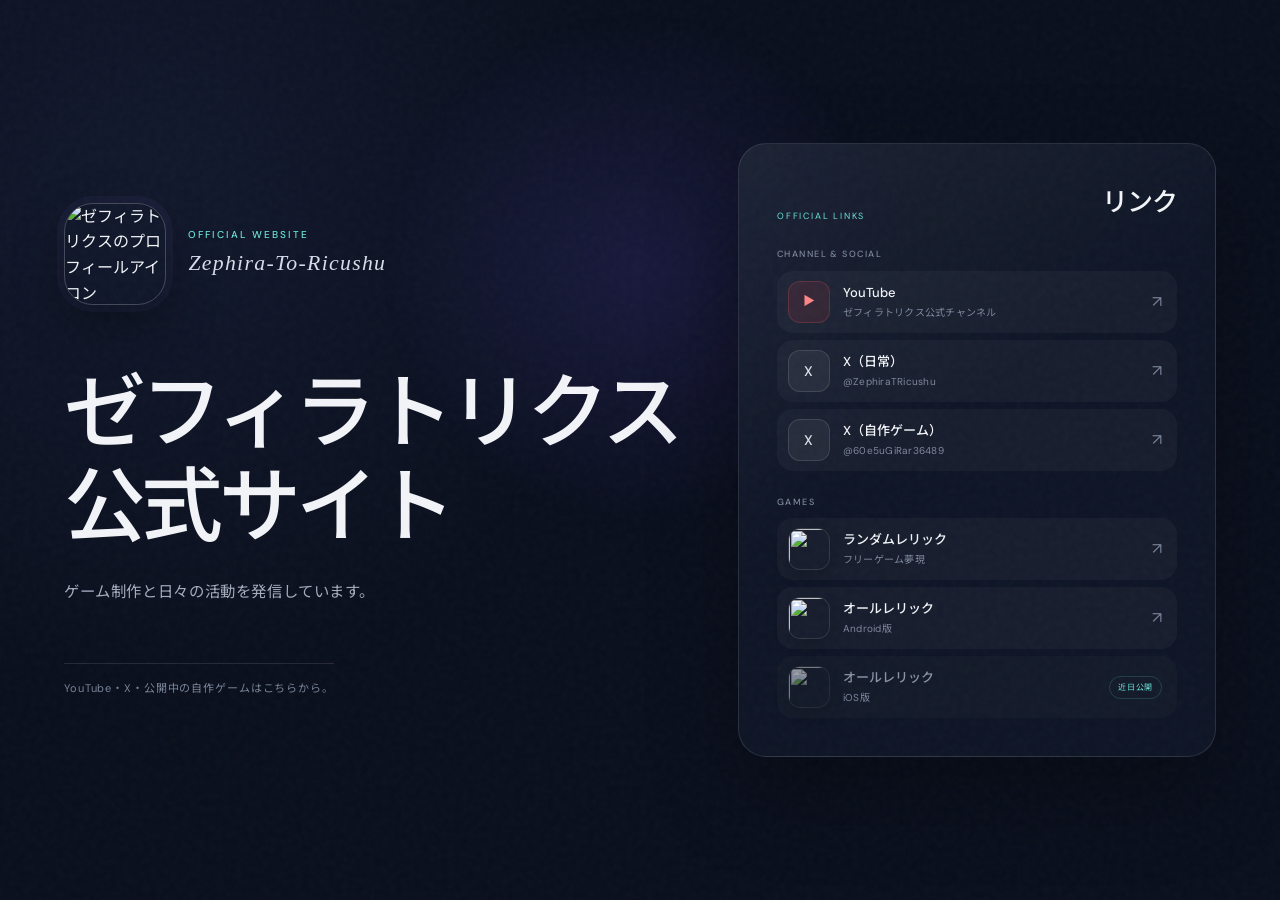
==== commit 568f70da: "サイトを更新" ====
--- a/index.html
+++ b/index.html
@@ -5,14 +5,15 @@
     <meta name="viewport" content="width=device-width, initial-scale=1.0" />
     <meta
       name="description"
-      content="Zefiraのポートフォリオサイト。プロフィール、制作実績、スキルをご紹介します。"
+      content="ゼフィラトリクス公式サイト — Zephira-To-Ricushu"
     />
-    <meta name="theme-color" content="#0b1020" />
-    <title>Zefira — Portfolio</title>
+    <meta name="theme-color" content="#0a0f1d" />
+    <title>ゼフィラトリクス公式サイト | Zephira-To-Ricushu</title>
+    <link rel="icon" href="assets/zephira-profile.jpg" />
     <link rel="preconnect" href="https://fonts.googleapis.com" />
     <link rel="preconnect" href="https://fonts.gstatic.com" crossorigin />
     <link
-      href="https://fonts.googleapis.com/css2?family=DM+Sans:wght@400;500;600&family=Noto+Sans+JP:wght@400;500;600;700&display=swap"
+      href="https://fonts.googleapis.com/css2?family=DM+Sans:wght@400;500&family=Noto+Sans+JP:wght@400;500&display=swap"
       rel="stylesheet"
     />
     <link rel="stylesheet" href="styles.css" />
@@ -22,248 +23,151 @@
     <div class="noise" aria-hidden="true"></div>
     <div class="cursor-glow" aria-hidden="true"></div>
 
-    <header class="site-header">
-      <a class="logo" href="#top" aria-label="ページの先頭へ">
-        <span class="logo-mark">Z</span>
-        <span>Zefira</span>
-      </a>
+    <main>
+      <section class="hero" aria-labelledby="site-title">
+        <div class="hero-layout">
+          <div class="intro">
+            <div class="profile">
+              <img
+                src="assets/zephira-profile.jpg"
+                alt="ゼフィラトリクスのプロフィールアイコン"
+                width="600"
+                height="600"
+              />
+              <div>
+                <p class="eyebrow">Official website</p>
+                <p class="profile-name">Zephira-To-Ricushu</p>
+              </div>
+            </div>
 
-      <button class="menu-button" type="button" aria-expanded="false" aria-controls="site-nav">
-        <span></span>
-        <span></span>
-        <span class="sr-only">メニューを開く</span>
-      </button>
+            <div class="title-block">
+              <h1 id="site-title">
+                <span>ゼフィラトリクス</span>
+                <span>公式サイト</span>
+              </h1>
+              <p>ゲーム制作と日々の活動を発信しています。</p>
+            </div>
 
-      <nav id="site-nav" class="site-nav" aria-label="メインナビゲーション">
-        <a href="#about">About</a>
-        <a href="#works">Works</a>
-        <a href="#skills">Skills</a>
-        <a href="#contact">Contact</a>
-      </nav>
-    </header>
+            <p class="intro-note">
+              YouTube・X・公開中の自作ゲームはこちらから。
+            </p>
+          </div>
 
-    <main id="top">
-      <section class="hero section">
-        <div class="hero-orbit" aria-hidden="true">
-          <span class="orbit orbit-one"></span>
-          <span class="orbit orbit-two"></span>
-          <span class="hero-planet"></span>
-        </div>
+          <aside class="link-panel" aria-label="公式リンク">
+            <header class="panel-heading">
+              <p>Official links</p>
+              <h2>リンク</h2>
+            </header>
 
-        <div class="hero-copy reveal">
-          <p class="eyebrow"><span></span> Available for creative work</p>
-          <h1>
-            好奇心を、<br />
-            <em>かたち</em>にする。
-          </h1>
-          <p class="hero-description">
-            こんにちは、ゼフィラです。<br />
-            デザインとコードを行き来しながら、心地よく伝わる体験をつくっています。
-          </p>
-          <div class="hero-actions">
-            <a class="button button-primary" href="#works">
-              制作実績を見る
-              <span aria-hidden="true">↘</span>
-            </a>
-            <a class="text-link" href="#about">私について <span aria-hidden="true">→</span></a>
-          </div>
-        </div>
+            <section class="link-group" aria-labelledby="channel-links">
+              <h3 id="channel-links">Channel &amp; Social</h3>
+              <div class="link-list">
+                <a
+                  class="link-item"
+                  href="https://www.youtube.com/@Zephira-TO-Ricushu"
+                  target="_blank"
+                  rel="noopener noreferrer"
+                >
+                  <span class="link-symbol youtube" aria-hidden="true">▶</span>
+                  <span class="link-copy">
+                    <strong>YouTube</strong>
+                    <small>ゼフィラトリクス公式チャンネル</small>
+                  </span>
+                  <span class="link-arrow" aria-hidden="true">↗</span>
+                </a>
 
-        <div class="scroll-cue" aria-hidden="true">
-          <span>Scroll to explore</span>
-          <i></i>
+                <a
+                  class="link-item"
+                  href="https://x.com/ZephiraTRicushu"
+                  target="_blank"
+                  rel="noopener noreferrer"
+                >
+                  <span class="link-symbol" aria-hidden="true">X</span>
+                  <span class="link-copy">
+                    <strong>X（日常）</strong>
+                    <small>@ZephiraTRicushu</small>
+                  </span>
+                  <span class="link-arrow" aria-hidden="true">↗</span>
+                </a>
+
+                <a
+                  class="link-item"
+                  href="https://x.com/60e5uGiRar36489"
+                  target="_blank"
+                  rel="noopener noreferrer"
+                >
+                  <span class="link-symbol" aria-hidden="true">X</span>
+                  <span class="link-copy">
+                    <strong>X（自作ゲーム）</strong>
+                    <small>@60e5uGiRar36489</small>
+                  </span>
+                  <span class="link-arrow" aria-hidden="true">↗</span>
+                </a>
+              </div>
+            </section>
+
+            <section class="link-group" aria-labelledby="game-links">
+              <h3 id="game-links">Games</h3>
+              <div class="link-list">
+                <a
+                  class="link-item"
+                  href="https://freegame-mugen.jp/roleplaying/game_13492.html"
+                  target="_blank"
+                  rel="noopener noreferrer"
+                >
+                  <img
+                    class="game-icon"
+                    src="assets/random-relic-icon.jpg"
+                    alt=""
+                    width="400"
+                    height="400"
+                  />
+                  <span class="link-copy">
+                    <strong>ランダムレリック</strong>
+                    <small>フリーゲーム夢現</small>
+                  </span>
+                  <span class="link-arrow" aria-hidden="true">↗</span>
+                </a>
+
+                <a
+                  class="link-item"
+                  href="https://play.google.com/store/apps/details?id=com.AllRelic&amp;hl=ja"
+                  target="_blank"
+                  rel="noopener noreferrer"
+                >
+                  <img
+                    class="game-icon"
+                    src="assets/all-relic-icon.png"
+                    alt=""
+                    width="512"
+                    height="512"
+                  />
+                  <span class="link-copy">
+                    <strong>オールレリック</strong>
+                    <small>Android版</small>
+                  </span>
+                  <span class="link-arrow" aria-hidden="true">↗</span>
+                </a>
+
+                <div class="link-item is-disabled">
+                  <img
+                    class="game-icon is-muted"
+                    src="assets/all-relic-icon.png"
+                    alt=""
+                    width="512"
+                    height="512"
+                  />
+                  <span class="link-copy">
+                    <strong>オールレリック</strong>
+                    <small>iOS版</small>
+                  </span>
+                  <span class="coming-soon">近日公開</span>
+                </div>
+              </div>
+            </section>
+          </aside>
         </div>
       </section>
-
-      <section id="about" class="about section">
-        <div class="section-heading reveal">
-          <p class="section-number">01 / About</p>
-          <h2>つくることを通して、<br />まだない景色を探しています。</h2>
-        </div>
-
-        <div class="about-grid">
-          <div class="profile-card reveal">
-            <div class="profile-visual">
-              <div class="profile-monogram">Z</div>
-              <span class="profile-ring"></span>
-              <p>Based in Japan<br />Open to collaborate</p>
-            </div>
-            <div class="profile-meta">
-              <div>
-                <span>Name</span>
-                <strong>Zefira / ゼフィラ</strong>
-              </div>
-              <div>
-                <span>Role</span>
-                <strong>Designer &amp; Developer</strong>
-              </div>
-            </div>
-          </div>
-
-          <div class="about-copy reveal">
-            <p class="lead">
-              小さな違和感を見つけ、丁寧にほどき、<br />
-              触れた人の気持ちが少し動くものへ。
-            </p>
-            <p>
-              Webサイトやインターフェースの設計を中心に活動しています。見た目の美しさだけでなく、
-              情報が自然に届くこと、使う人に無理をさせないことを大切にしています。
-            </p>
-            <p>
-              休日はゲームの世界を旅したり、音楽を聴きながら新しい表現を試したり。
-              好きなものから受け取った熱を、次の制作へつなげています。
-            </p>
-            <dl class="about-facts">
-              <div>
-                <dt>Focus</dt>
-                <dd>Web / UI / Creative Coding</dd>
-              </div>
-              <div>
-                <dt>Values</dt>
-                <dd>Clarity / Curiosity / Craft</dd>
-              </div>
-            </dl>
-          </div>
-        </div>
-      </section>
-
-      <section id="works" class="works section">
-        <div class="section-heading row reveal">
-          <div>
-            <p class="section-number">02 / Selected works</p>
-            <h2>最近の制作</h2>
-          </div>
-          <p>アイデアの背景と、形になるまでの過程を大切にしています。</p>
-        </div>
-
-        <div class="works-list">
-          <article class="work-card work-card-large reveal">
-            <a href="#" aria-label="プロジェクト Aurora の詳細">
-              <div class="work-visual visual-aurora">
-                <div class="aurora-window">
-                  <div class="window-top"><i></i><i></i><i></i></div>
-                  <div class="window-content">
-                    <span>AURORA</span>
-                    <strong>静けさの中に、<br />光を見つける。</strong>
-                  </div>
-                </div>
-                <span class="work-index">01</span>
-              </div>
-              <div class="work-info">
-                <div>
-                  <h3>Aurora</h3>
-                  <p>Branding / Web Design</p>
-                </div>
-                <span class="work-arrow" aria-hidden="true">↗</span>
-              </div>
-            </a>
-          </article>
-
-          <article class="work-card reveal">
-            <a href="#" aria-label="プロジェクト Flow の詳細">
-              <div class="work-visual visual-flow">
-                <div class="flow-phone">
-                  <div class="phone-speaker"></div>
-                  <p>Good morning,</p>
-                  <strong>Your day,<br />in rhythm.</strong>
-                  <div class="flow-bars"><i></i><i></i><i></i><i></i><i></i></div>
-                </div>
-                <span class="work-index">02</span>
-              </div>
-              <div class="work-info">
-                <div>
-                  <h3>Flow</h3>
-                  <p>UI/UX / Mobile App</p>
-                </div>
-                <span class="work-arrow" aria-hidden="true">↗</span>
-              </div>
-            </a>
-          </article>
-
-          <article class="work-card reveal">
-            <a href="#" aria-label="プロジェクト Nocturne の詳細">
-              <div class="work-visual visual-nocturne">
-                <div class="nocturne-disc">
-                  <span></span>
-                </div>
-                <div class="nocturne-type">
-                  <small>Sound experience</small>
-                  <strong>NOCTURNE</strong>
-                  <p>01 — 08</p>
-                </div>
-                <span class="work-index">03</span>
-              </div>
-              <div class="work-info">
-                <div>
-                  <h3>Nocturne</h3>
-                  <p>Art Direction / Creative Coding</p>
-                </div>
-                <span class="work-arrow" aria-hidden="true">↗</span>
-              </div>
-            </a>
-          </article>
-        </div>
-      </section>
-
-      <section id="skills" class="skills section">
-        <div class="section-heading reveal">
-          <p class="section-number">03 / What I do</p>
-          <h2>考えることから、<br />届くところまで。</h2>
-        </div>
-
-        <div class="skills-list">
-          <article class="skill-row reveal">
-            <span>01</span>
-            <h3>Web Design</h3>
-            <p>世界観と使いやすさを両立した、印象に残るWeb体験を設計します。</p>
-            <i>✦</i>
-          </article>
-          <article class="skill-row reveal">
-            <span>02</span>
-            <h3>UI / UX</h3>
-            <p>使う人の視点から情報を整理し、迷わず進めるインターフェースをつくります。</p>
-            <i>◇</i>
-          </article>
-          <article class="skill-row reveal">
-            <span>03</span>
-            <h3>Development</h3>
-            <p>デザインの意図を損なわず、滑らかな動きとともにWeb上へ実装します。</p>
-            <i>⌁</i>
-          </article>
-        </div>
-
-        <div class="tool-belt reveal" aria-label="使用ツール">
-          <span>Figma</span>
-          <span>HTML / CSS</span>
-          <span>JavaScript</span>
-          <span>React</span>
-          <span>Photoshop</span>
-          <span>Unity</span>
-        </div>
-      </section>
-
-      <section id="contact" class="contact section">
-        <div class="contact-inner reveal">
-          <p class="section-number">04 / Contact</p>
-          <p class="contact-kicker">Have a project in mind?</p>
-          <h2>一緒に、面白いものを<br /><em>つくりませんか。</em></h2>
-          <a class="contact-link" href="mailto:hello@example.com">
-            hello@example.com
-            <span aria-hidden="true">↗</span>
-          </a>
-        </div>
-        <div class="contact-orb" aria-hidden="true"></div>
-      </section>
     </main>
-
-    <footer class="site-footer">
-      <p>© <span id="current-year"></span> Zefira</p>
-      <div>
-        <a href="#" aria-label="X">X</a>
-        <a href="#" aria-label="GitHub">GitHub</a>
-        <a href="#" aria-label="Instagram">Instagram</a>
-      </div>
-      <a href="#top">Back to top ↑</a>
-    </footer>
   </body>
 </html>
--- a/styles.css
+++ b/styles.css
@@ -1,10 +1,10 @@
 :root {
   --bg: #0a0f1d;
-  --bg-soft: #11182a;
-  --surface: #151d31;
+  --surface: rgba(17, 24, 42, 0.76);
+  --surface-hover: rgba(30, 39, 66, 0.9);
   --text: #f2f4f8;
-  --muted: #9da7ba;
-  --line: rgba(255, 255, 255, 0.12);
+  --muted: #a4adbe;
+  --line: rgba(255, 255, 255, 0.11);
   --accent: #9e8cff;
   --accent-2: #6ae4d9;
   --serif: "Times New Roman", "Yu Mincho", "Hiragino Mincho ProN", serif;
@@ -15,22 +15,20 @@
   box-sizing: border-box;
 }
 
-html {
-  scroll-behavior: smooth;
+html,
+body {
+  min-height: 100%;
 }
 
 body {
   margin: 0;
   overflow-x: hidden;
-  background: var(--bg);
+  background:
+    radial-gradient(circle at 12% 22%, rgba(61, 83, 137, 0.14), transparent 36%),
+    var(--bg);
   color: var(--text);
   font-family: var(--sans);
-  font-size: 16px;
-  line-height: 1.8;
-}
-
-body.menu-open {
-  overflow: hidden;
+  line-height: 1.6;
 }
 
 ::selection {
@@ -41,23 +39,6 @@
 a {
   color: inherit;
   text-decoration: none;
-}
-
-button {
-  color: inherit;
-  font: inherit;
-}
-
-.sr-only {
-  position: absolute;
-  width: 1px;
-  height: 1px;
-  padding: 0;
-  margin: -1px;
-  overflow: hidden;
-  clip: rect(0, 0, 0, 0);
-  white-space: nowrap;
-  border: 0;
 }
 
 .noise {
@@ -71,1243 +52,407 @@
 
 .cursor-glow {
   position: fixed;
-  z-index: -1;
+  z-index: 0;
+  top: -270px;
+  left: -270px;
   width: 540px;
   height: 540px;
-  top: -270px;
-  left: -270px;
   pointer-events: none;
   border-radius: 50%;
-  background: radial-gradient(circle, rgba(104, 78, 220, 0.16), transparent 68%);
+  background: radial-gradient(circle, rgba(104, 78, 220, 0.17), transparent 68%);
   transform: translate3d(var(--mouse-x, 50vw), var(--mouse-y, 30vh), 0);
   transition: transform 0.08s linear;
 }
 
-.site-header {
-  position: fixed;
-  z-index: 10;
-  top: 0;
-  left: 0;
-  width: 100%;
-  height: 88px;
-  display: flex;
-  align-items: center;
-  justify-content: space-between;
-  padding: 0 clamp(24px, 5vw, 76px);
-  border-bottom: 1px solid transparent;
-  transition: background 0.3s ease, border-color 0.3s ease, height 0.3s ease;
-}
-
-.site-header.scrolled {
-  height: 68px;
-  border-color: var(--line);
-  background: rgba(10, 15, 29, 0.78);
-  backdrop-filter: blur(18px);
-}
-
-.logo {
-  display: flex;
-  gap: 10px;
-  align-items: center;
-  font-size: 15px;
-  font-weight: 600;
-  letter-spacing: 0.06em;
-}
-
-.logo-mark {
-  width: 30px;
-  height: 30px;
+.hero {
+  position: relative;
+  isolation: isolate;
+  min-height: 100svh;
   display: grid;
   place-items: center;
-  border: 1px solid rgba(255, 255, 255, 0.3);
-  border-radius: 50%;
+  overflow: hidden;
+  padding: clamp(24px, 4vh, 52px) clamp(28px, 5vw, 72px);
+}
+
+.hero-layout {
+  position: relative;
+  z-index: 3;
+  width: min(100%, 1280px);
+  display: grid;
+  grid-template-columns: minmax(0, 1.1fr) minmax(390px, 0.9fr);
+  gap: clamp(50px, 7vw, 110px);
+  align-items: center;
+}
+
+.intro {
+  max-width: 720px;
+}
+
+.profile {
+  display: flex;
+  gap: 22px;
+  align-items: center;
+  opacity: 0;
+  transform: translateY(16px);
+  animation: fade-up 0.9s 0.05s cubic-bezier(0.22, 1, 0.36, 1) forwards;
+}
+
+.profile img {
+  width: clamp(82px, 8vw, 116px);
+  height: clamp(82px, 8vw, 116px);
+  aspect-ratio: 1;
+  border: 1px solid rgba(255, 255, 255, 0.22);
+  border-radius: 28%;
+  object-fit: cover;
+  box-shadow:
+    0 20px 50px rgba(0, 0, 0, 0.35),
+    0 0 0 7px rgba(158, 140, 255, 0.06);
+}
+
+.eyebrow {
+  margin: 0 0 3px;
   color: var(--accent-2);
+  font-size: 10px;
+  font-weight: 500;
+  letter-spacing: 0.2em;
+  text-transform: uppercase;
+}
+
+.profile-name {
+  margin: 0;
+  color: #d8ddeb;
   font-family: var(--serif);
-  font-size: 18px;
+  font-size: clamp(17px, 1.7vw, 24px);
   font-style: italic;
-}
-
-.site-nav {
-  display: flex;
-  gap: clamp(24px, 3vw, 48px);
-  align-items: center;
-}
-
-.site-nav a {
+  letter-spacing: 0.06em;
+}
+
+.title-block {
   position: relative;
-  color: #c7cfdd;
-  font-size: 13px;
+  margin-top: clamp(35px, 5vw, 62px);
+  opacity: 0;
+  transform: translateY(20px);
+  animation: fade-up 1.1s 0.18s cubic-bezier(0.22, 1, 0.36, 1) forwards;
+}
+
+h1 {
+  margin: 0;
+  font-size: clamp(50px, 6.4vw, 92px);
+  font-weight: 500;
+  letter-spacing: -0.055em;
+  line-height: 1.14;
+}
+
+h1 span {
+  display: block;
+  white-space: nowrap;
+}
+
+.title-block p {
+  margin: 26px 0 0;
+  color: var(--muted);
+  font-size: clamp(14px, 1.2vw, 17px);
+  letter-spacing: 0.04em;
+}
+
+.intro-note {
+  width: fit-content;
+  margin: clamp(32px, 5vw, 58px) 0 0;
+  padding-top: 16px;
+  border-top: 1px solid var(--line);
+  color: #798499;
+  font-size: 11px;
   letter-spacing: 0.08em;
-}
-
-.site-nav a::after {
-  content: "";
-  position: absolute;
-  right: 0;
-  bottom: -5px;
-  left: 0;
-  height: 1px;
-  background: var(--accent-2);
-  transform: scaleX(0);
-  transform-origin: right;
-  transition: transform 0.25s ease;
-}
-
-.site-nav a:hover::after,
-.site-nav a:focus-visible::after {
-  transform: scaleX(1);
-  transform-origin: left;
-}
-
-.menu-button {
-  display: none;
-  width: 42px;
-  height: 42px;
-  padding: 12px 8px;
-  border: 0;
-  background: transparent;
-}
-
-.menu-button span:not(.sr-only) {
-  display: block;
-  width: 25px;
-  height: 1px;
-  margin: 6px 0;
-  background: currentColor;
-  transition: transform 0.25s ease;
-}
-
-.section {
-  width: min(100%, 1440px);
-  margin: 0 auto;
-  padding-right: clamp(24px, 7vw, 108px);
-  padding-left: clamp(24px, 7vw, 108px);
-}
-
-.hero {
-  position: relative;
-  min-height: 100svh;
-  display: flex;
-  align-items: center;
-  overflow: hidden;
-  padding-top: 120px;
-  padding-bottom: 80px;
-}
-
-.hero::before {
-  content: "";
-  position: absolute;
-  inset: 15% auto auto -15%;
-  width: 50vw;
-  height: 50vw;
-  border-radius: 50%;
-  background: radial-gradient(circle, rgba(61, 83, 137, 0.14), transparent 65%);
-}
-
-.hero-copy {
-  position: relative;
-  z-index: 2;
-  width: min(700px, 72%);
-}
-
-.eyebrow {
-  display: flex;
-  gap: 12px;
-  align-items: center;
-  margin: 0 0 28px;
-  color: var(--accent-2);
-  font-size: 12px;
-  font-weight: 600;
-  letter-spacing: 0.14em;
-  text-transform: uppercase;
-}
-
-.eyebrow span {
-  width: 7px;
-  height: 7px;
-  border-radius: 50%;
-  background: var(--accent-2);
-  box-shadow: 0 0 16px var(--accent-2);
-  animation: pulse 2.4s ease-in-out infinite;
-}
-
-.hero h1 {
-  margin: 0;
-  font-size: clamp(56px, 8vw, 122px);
-  font-weight: 500;
-  letter-spacing: -0.055em;
-  line-height: 1.08;
-}
-
-.hero h1 em {
-  color: transparent;
-  font-family: var(--serif);
-  font-weight: 400;
-  font-style: italic;
-  letter-spacing: -0.02em;
-  -webkit-text-stroke: 1px rgba(242, 244, 248, 0.62);
-}
-
-.hero-description {
-  max-width: 560px;
-  margin: 38px 0 0;
-  color: var(--muted);
-  font-size: clamp(15px, 1.3vw, 18px);
-}
-
-.hero-actions {
-  display: flex;
-  gap: 34px;
-  align-items: center;
-  margin-top: 42px;
-}
-
-.button {
-  display: inline-flex;
-  gap: 36px;
-  align-items: center;
-  justify-content: center;
-  min-height: 58px;
-  padding: 0 25px;
-  border-radius: 100px;
-  font-size: 14px;
-  font-weight: 600;
-}
-
-.button-primary {
-  background: var(--text);
-  color: var(--bg);
-  transition: transform 0.25s ease, background 0.25s ease;
-}
-
-.button-primary:hover {
-  background: var(--accent-2);
-  transform: translateY(-3px);
-}
-
-.text-link {
-  padding: 5px 0;
-  border-bottom: 1px solid rgba(255, 255, 255, 0.35);
-  color: #dce1ea;
-  font-size: 14px;
-}
-
-.text-link span {
-  display: inline-block;
-  margin-left: 8px;
-  transition: transform 0.2s ease;
-}
-
-.text-link:hover span {
-  transform: translateX(5px);
-}
-
-.hero-orbit {
-  position: absolute;
-  top: 50%;
-  right: clamp(-170px, -5vw, -30px);
-  width: clamp(380px, 47vw, 690px);
-  aspect-ratio: 1;
-  transform: translateY(-50%);
-}
-
-.orbit {
-  position: absolute;
-  inset: 0;
-  border: 1px solid rgba(158, 140, 255, 0.28);
-  border-radius: 50%;
-}
-
-.orbit-one {
-  transform: rotateX(68deg) rotateZ(-18deg);
-}
-
-.orbit-one::after,
-.orbit-two::after {
-  content: "";
-  position: absolute;
-  width: 9px;
-  height: 9px;
-  border-radius: 50%;
-  background: var(--accent-2);
-  box-shadow: 0 0 20px var(--accent-2);
-}
-
-.orbit-one::after {
-  top: 48%;
-  left: -4px;
-}
-
-.orbit-two {
-  inset: 12%;
-  border-color: rgba(106, 228, 217, 0.22);
-  transform: rotateY(62deg) rotateZ(24deg);
-}
-
-.orbit-two::after {
-  right: 5%;
-  bottom: 20%;
-  background: var(--accent);
-  box-shadow: 0 0 20px var(--accent);
-}
-
-.hero-planet {
-  position: absolute;
-  top: 50%;
-  left: 50%;
-  width: 38%;
-  aspect-ratio: 1;
-  border-radius: 50%;
+  opacity: 0;
+  animation: fade-up 0.9s 0.34s cubic-bezier(0.22, 1, 0.36, 1) forwards;
+}
+
+.link-panel {
+  padding: clamp(24px, 3vw, 38px);
+  border: 1px solid var(--line);
+  border-radius: 28px;
   background:
-    radial-gradient(circle at 34% 28%, rgba(255, 255, 255, 0.65), transparent 6%),
-    radial-gradient(circle at 32% 30%, #9e8cff 0, #55449e 28%, #1f2850 62%, #11182a 100%);
-  box-shadow:
-    inset -30px -20px 60px rgba(0, 0, 0, 0.45),
-    0 0 80px rgba(128, 105, 255, 0.24);
-  transform: translate(-50%, -50%);
-  animation: float 6s ease-in-out infinite;
-}
-
-.scroll-cue {
-  position: absolute;
-  right: clamp(24px, 4vw, 64px);
-  bottom: 42px;
-  display: flex;
-  gap: 15px;
-  align-items: center;
-  color: #7f899c;
-  font-size: 10px;
-  letter-spacing: 0.14em;
-  text-transform: uppercase;
-  transform: rotate(90deg);
-  transform-origin: right center;
-}
-
-.scroll-cue i {
-  display: block;
-  width: 55px;
-  height: 1px;
-  overflow: hidden;
-  background: var(--line);
-}
-
-.scroll-cue i::after {
-  content: "";
-  display: block;
-  width: 24px;
-  height: 1px;
-  background: var(--text);
-  animation: scrollLine 2s ease-in-out infinite;
-}
-
-.section-heading {
-  margin-bottom: clamp(50px, 7vw, 90px);
-}
-
-.section-heading.row {
+    linear-gradient(145deg, rgba(255, 255, 255, 0.055), transparent 45%),
+    var(--surface);
+  box-shadow: 0 35px 90px rgba(0, 0, 0, 0.32);
+  backdrop-filter: blur(22px);
+  opacity: 0;
+  transform: translateY(22px);
+  animation: fade-up 1s 0.28s cubic-bezier(0.22, 1, 0.36, 1) forwards;
+}
+
+.panel-heading {
   display: flex;
   align-items: end;
   justify-content: space-between;
-}
-
-.section-heading.row > p {
-  max-width: 380px;
-  margin: 0 0 12px;
-  color: var(--muted);
-  font-size: 14px;
-}
-
-.section-number {
-  margin: 0 0 22px;
+  margin-bottom: 24px;
+}
+
+.panel-heading p,
+.panel-heading h2,
+.link-group h3 {
+  margin: 0;
+}
+
+.panel-heading p {
   color: var(--accent-2);
-  font-size: 11px;
-  font-weight: 600;
-  letter-spacing: 0.15em;
+  font-size: 9px;
+  letter-spacing: 0.2em;
   text-transform: uppercase;
 }
 
-.section-heading h2,
-.contact h2 {
-  margin: 0;
-  font-size: clamp(38px, 5vw, 72px);
-  font-weight: 500;
-  letter-spacing: -0.045em;
-  line-height: 1.25;
-}
-
-.about {
-  padding-top: clamp(110px, 13vw, 190px);
-  padding-bottom: clamp(110px, 13vw, 190px);
-  border-top: 1px solid var(--line);
-}
-
-.about-grid {
+.panel-heading h2 {
+  font-size: 26px;
+  font-weight: 500;
+  letter-spacing: -0.04em;
+}
+
+.link-group + .link-group {
+  margin-top: 24px;
+}
+
+.link-group h3 {
+  margin-bottom: 9px;
+  color: #7e899d;
+  font-size: 9px;
+  font-weight: 500;
+  letter-spacing: 0.16em;
+  text-transform: uppercase;
+}
+
+.link-list {
   display: grid;
-  grid-template-columns: minmax(300px, 0.8fr) minmax(360px, 1.2fr);
-  gap: clamp(50px, 8vw, 130px);
-  align-items: start;
-}
-
-.profile-card {
-  position: relative;
-  border: 1px solid var(--line);
-  background: linear-gradient(145deg, rgba(255, 255, 255, 0.045), rgba(255, 255, 255, 0.01));
-}
-
-.profile-visual {
-  position: relative;
-  min-height: 420px;
+  gap: 7px;
+}
+
+.link-item {
+  min-width: 0;
+  display: grid;
+  grid-template-columns: 42px minmax(0, 1fr) auto;
+  gap: 13px;
+  align-items: center;
+  min-height: 62px;
+  padding: 9px 14px 9px 10px;
+  border: 1px solid transparent;
+  border-radius: 16px;
+  background: rgba(255, 255, 255, 0.035);
+  transition:
+    background 0.25s ease,
+    border-color 0.25s ease,
+    transform 0.25s ease;
+}
+
+a.link-item:hover,
+a.link-item:focus-visible {
+  border-color: rgba(158, 140, 255, 0.32);
+  background: var(--surface-hover);
+  outline: none;
+  transform: translateX(5px);
+}
+
+.link-symbol {
+  width: 42px;
+  aspect-ratio: 1;
   display: grid;
   place-items: center;
+  border: 1px solid rgba(255, 255, 255, 0.12);
+  border-radius: 12px;
+  background: rgba(255, 255, 255, 0.055);
+  color: #dfe3ed;
+  font-size: 14px;
+  font-weight: 500;
+}
+
+.link-symbol.youtube {
+  border-color: rgba(255, 91, 91, 0.2);
+  background: rgba(255, 69, 69, 0.1);
+  color: #ff8585;
+  font-size: 12px;
+}
+
+.game-icon {
+  width: 42px;
+  height: 42px;
+  display: block;
+  border: 1px solid rgba(255, 255, 255, 0.12);
+  border-radius: 12px;
+  object-fit: cover;
+  box-shadow: 0 5px 15px rgba(0, 0, 0, 0.2);
+}
+
+.game-icon.is-muted {
+  filter: grayscale(0.35);
+  opacity: 0.58;
+}
+
+.link-copy {
+  min-width: 0;
+}
+
+.link-copy strong,
+.link-copy small {
+  display: block;
   overflow: hidden;
-  background:
-    linear-gradient(rgba(255, 255, 255, 0.025) 1px, transparent 1px),
-    linear-gradient(90deg, rgba(255, 255, 255, 0.025) 1px, transparent 1px);
-  background-size: 35px 35px;
-}
-
-.profile-monogram {
-  position: relative;
-  z-index: 2;
-  color: rgba(255, 255, 255, 0.86);
-  font-family: var(--serif);
-  font-size: 140px;
-  font-style: italic;
-  line-height: 1;
-  text-shadow: 0 0 35px rgba(158, 140, 255, 0.35);
-}
-
-.profile-ring {
-  position: absolute;
-  width: 250px;
-  height: 250px;
-  border: 1px solid rgba(158, 140, 255, 0.5);
-  border-radius: 50%;
-  box-shadow: 0 0 60px rgba(158, 140, 255, 0.08);
-}
-
-.profile-ring::before,
-.profile-ring::after {
-  content: "";
-  position: absolute;
-  border: 1px solid rgba(106, 228, 217, 0.26);
-  border-radius: 50%;
-}
-
-.profile-ring::before {
-  inset: -34px;
-}
-
-.profile-ring::after {
-  inset: 32px;
-}
-
-.profile-visual p {
-  position: absolute;
-  right: 22px;
-  bottom: 15px;
-  margin: 0;
-  color: #838da1;
-  font-size: 9px;
-  letter-spacing: 0.14em;
-  line-height: 1.7;
-  text-align: right;
-  text-transform: uppercase;
-}
-
-.profile-meta {
-  display: grid;
-  grid-template-columns: 1fr 1fr;
-  border-top: 1px solid var(--line);
-}
-
-.profile-meta div {
-  padding: 20px 22px;
-}
-
-.profile-meta div + div {
-  border-left: 1px solid var(--line);
-}
-
-.profile-meta span,
-.profile-meta strong {
-  display: block;
-}
-
-.profile-meta span {
-  margin-bottom: 4px;
+  text-overflow: ellipsis;
+  white-space: nowrap;
+}
+
+.link-copy strong {
+  font-size: 13px;
+  font-weight: 500;
+}
+
+.link-copy small {
+  margin-top: 1px;
+  color: #7f899c;
+  font-size: 10px;
+  letter-spacing: 0.025em;
+}
+
+.link-arrow {
   color: #778196;
-  font-size: 9px;
-  letter-spacing: 0.14em;
-  text-transform: uppercase;
-}
-
-.profile-meta strong {
-  font-size: 12px;
-  font-weight: 500;
-}
-
-.about-copy {
-  padding-top: 15px;
-  color: var(--muted);
-  font-size: 15px;
-}
-
-.about-copy > p {
-  margin: 0 0 26px;
-}
-
-.about-copy .lead {
-  margin-bottom: 38px;
-  color: var(--text);
-  font-size: clamp(21px, 2vw, 28px);
-  line-height: 1.8;
-}
-
-.about-facts {
-  margin: 50px 0 0;
-  border-top: 1px solid var(--line);
-}
-
-.about-facts div {
-  display: grid;
-  grid-template-columns: 100px 1fr;
-  padding: 15px 0;
-  border-bottom: 1px solid var(--line);
-}
-
-.about-facts dt {
-  color: #6f7a90;
-  font-size: 10px;
-  letter-spacing: 0.14em;
-  text-transform: uppercase;
-}
-
-.about-facts dd {
-  margin: 0;
-  color: #d6dbe4;
-  font-size: 12px;
-  letter-spacing: 0.04em;
-}
-
-.works {
-  padding-top: clamp(100px, 11vw, 160px);
-  padding-bottom: clamp(110px, 13vw, 190px);
-  border-top: 1px solid var(--line);
-}
-
-.works-list {
-  display: grid;
-  grid-template-columns: repeat(2, 1fr);
-  gap: 70px 28px;
-}
-
-.work-card-large {
-  grid-column: 1 / -1;
-}
-
-.work-visual {
-  position: relative;
-  aspect-ratio: 1.15;
-  overflow: hidden;
-  transition: transform 0.5s cubic-bezier(0.22, 1, 0.36, 1);
-}
-
-.work-card-large .work-visual {
-  aspect-ratio: 2 / 1;
-}
-
-.work-card:hover .work-visual {
-  transform: scale(0.985);
-}
-
-.work-card:hover .work-arrow {
-  background: var(--text);
-  color: var(--bg);
-  transform: rotate(45deg);
-}
-
-.work-index {
-  position: absolute;
-  top: 18px;
-  right: 20px;
-  display: grid;
-  width: 34px;
-  height: 34px;
-  place-items: center;
-  border: 1px solid rgba(255, 255, 255, 0.25);
-  border-radius: 50%;
-  color: rgba(255, 255, 255, 0.72);
-  font-size: 9px;
-}
-
-.visual-aurora {
-  display: grid;
-  place-items: center;
-  background:
-    radial-gradient(circle at 70% 30%, rgba(89, 248, 220, 0.4), transparent 20%),
-    radial-gradient(circle at 26% 65%, rgba(166, 92, 255, 0.44), transparent 30%),
-    linear-gradient(135deg, #202a52, #13152f 55%, #26354f);
-}
-
-.visual-aurora::before {
-  content: "";
-  position: absolute;
-  width: 110%;
-  height: 55%;
-  top: 10%;
-  left: -10%;
-  opacity: 0.4;
-  filter: blur(24px);
-  background: linear-gradient(120deg, transparent 15%, #7a50d3 35%, #5ff1dc 60%, transparent 78%);
-  transform: rotate(-10deg);
-}
-
-.aurora-window {
-  position: relative;
-  width: 72%;
-  height: 68%;
-  overflow: hidden;
-  border: 1px solid rgba(255, 255, 255, 0.28);
-  background: rgba(10, 15, 29, 0.72);
-  box-shadow: 0 35px 80px rgba(0, 0, 0, 0.35);
-  backdrop-filter: blur(12px);
-}
-
-.window-top {
-  height: 30px;
-  display: flex;
-  gap: 6px;
-  align-items: center;
-  padding: 0 12px;
-  border-bottom: 1px solid rgba(255, 255, 255, 0.13);
-}
-
-.window-top i {
-  width: 5px;
-  height: 5px;
-  border: 1px solid rgba(255, 255, 255, 0.45);
-  border-radius: 50%;
-}
-
-.window-content {
-  height: calc(100% - 30px);
-  display: flex;
-  flex-direction: column;
-  align-items: center;
-  justify-content: center;
-  text-align: center;
-}
-
-.window-content span {
-  margin-bottom: 20px;
+  font-size: 16px;
+  transition:
+    color 0.2s ease,
+    transform 0.2s ease;
+}
+
+a.link-item:hover .link-arrow,
+a.link-item:focus-visible .link-arrow {
+  color: var(--accent-2);
+  transform: translate(2px, -2px);
+}
+
+.link-item.is-disabled {
+  color: #8a94a7;
+  background: rgba(255, 255, 255, 0.018);
+}
+
+.coming-soon {
+  padding: 4px 8px;
+  border: 1px solid rgba(106, 228, 217, 0.18);
+  border-radius: 100px;
   color: var(--accent-2);
   font-size: 8px;
-  letter-spacing: 0.38em;
-}
-
-.window-content strong {
-  font-family: var(--serif);
-  font-size: clamp(21px, 3vw, 46px);
-  font-weight: 400;
-  line-height: 1.5;
-}
-
-.visual-flow {
-  display: grid;
-  place-items: center;
-  background:
-    radial-gradient(circle at 48% 48%, rgba(255, 215, 166, 0.28), transparent 34%),
-    linear-gradient(145deg, #8b725f, #4a5667);
-}
-
-.visual-flow::after {
-  content: "";
-  position: absolute;
-  inset: 0;
-  background:
-    linear-gradient(115deg, transparent 48%, rgba(255, 255, 255, 0.09) 49%, transparent 50%),
-    linear-gradient(30deg, transparent 60%, rgba(255, 255, 255, 0.07) 61%, transparent 62%);
-}
-
-.flow-phone {
-  position: relative;
-  z-index: 1;
-  width: 45%;
-  min-width: 175px;
-  aspect-ratio: 0.52;
-  padding: 16% 9%;
-  border: 5px solid #222b35;
-  border-radius: 32px;
-  background: linear-gradient(175deg, #faf1e7, #dac5ac);
-  color: #27303b;
-  box-shadow: 18px 28px 45px rgba(0, 0, 0, 0.32);
-  transform: rotate(8deg);
-}
-
-.phone-speaker {
-  position: absolute;
-  top: 10px;
-  left: 50%;
-  width: 35%;
-  height: 13px;
-  border-radius: 10px;
-  background: #222b35;
-  transform: translateX(-50%);
-}
-
-.flow-phone p {
-  margin: 0 0 6px;
-  font-size: clamp(7px, 1vw, 11px);
-}
-
-.flow-phone strong {
-  font-size: clamp(15px, 2.3vw, 27px);
-  line-height: 1.25;
-}
-
-.flow-bars {
-  position: absolute;
-  right: 12%;
-  bottom: 13%;
-  left: 12%;
-  height: 30%;
-  display: flex;
-  gap: 8%;
-  align-items: end;
-}
-
-.flow-bars i {
-  flex: 1;
-  border-radius: 10px;
-  background: #8c6e55;
-}
-
-.flow-bars i:nth-child(1) { height: 42%; }
-.flow-bars i:nth-child(2) { height: 70%; }
-.flow-bars i:nth-child(3) { height: 52%; }
-.flow-bars i:nth-child(4) { height: 87%; }
-.flow-bars i:nth-child(5) { height: 64%; }
-
-.visual-nocturne {
-  display: grid;
-  place-items: center;
-  background:
-    linear-gradient(rgba(255, 255, 255, 0.025) 1px, transparent 1px),
-    linear-gradient(90deg, rgba(255, 255, 255, 0.025) 1px, transparent 1px),
-    #111323;
-  background-size: 25px 25px;
-}
-
-.nocturne-disc {
-  position: absolute;
-  width: 62%;
-  aspect-ratio: 1;
-  border-radius: 50%;
-  background:
-    repeating-radial-gradient(circle, transparent 0 4px, rgba(255, 255, 255, 0.035) 5px 6px),
-    radial-gradient(circle, #d95a82 0 7%, #f1b38a 8% 17%, #2b233c 18% 48%, #090b13 49%);
-  box-shadow: -25px 25px 55px rgba(0, 0, 0, 0.4);
-  transform: translate(-8%, -5%);
-}
-
-.nocturne-disc::after {
-  content: "";
-  position: absolute;
-  inset: 0;
-  border-radius: 50%;
-  background: linear-gradient(135deg, rgba(255, 255, 255, 0.2), transparent 32%);
-}
-
-.nocturne-type {
-  position: absolute;
-  z-index: 2;
-  right: 10%;
-  bottom: 10%;
-  text-align: right;
-}
-
-.nocturne-type small,
-.nocturne-type strong,
-.nocturne-type p {
-  display: block;
-}
-
-.nocturne-type small {
-  color: #f095ad;
-  font-size: 7px;
-  letter-spacing: 0.2em;
-  text-transform: uppercase;
-}
-
-.nocturne-type strong {
-  margin-top: 3px;
-  font-family: var(--serif);
-  font-size: clamp(22px, 4vw, 49px);
-  font-weight: 400;
-  letter-spacing: 0.1em;
-}
-
-.nocturne-type p {
-  margin: 6px 0 0;
-  color: #7d8290;
-  font-size: 8px;
-  letter-spacing: 0.25em;
-}
-
-.work-info {
-  display: flex;
-  align-items: center;
-  justify-content: space-between;
-  padding-top: 22px;
-}
-
-.work-info h3 {
-  margin: 0;
-  font-size: clamp(20px, 2vw, 29px);
-  font-weight: 500;
-  letter-spacing: -0.03em;
-}
-
-.work-info p {
-  margin: 2px 0 0;
-  color: #7e899c;
-  font-size: 11px;
   letter-spacing: 0.08em;
-}
-
-.work-arrow {
-  display: grid;
-  width: 45px;
-  height: 45px;
-  place-items: center;
-  border: 1px solid var(--line);
-  border-radius: 50%;
-  transition: background 0.25s ease, color 0.25s ease, transform 0.25s ease;
-}
-
-.skills {
-  padding-top: clamp(100px, 11vw, 160px);
-  padding-bottom: clamp(110px, 13vw, 180px);
-  border-top: 1px solid var(--line);
-}
-
-.skills-list {
-  border-top: 1px solid var(--line);
-}
-
-.skill-row {
-  display: grid;
-  grid-template-columns: 50px 0.75fr 1fr 35px;
-  gap: 30px;
-  align-items: center;
-  padding: 32px 0;
-  border-bottom: 1px solid var(--line);
-  transition: padding 0.25s ease, background 0.25s ease;
-}
-
-.skill-row:hover {
-  padding-right: 16px;
-  padding-left: 16px;
-  background: rgba(255, 255, 255, 0.025);
-}
-
-.skill-row > span {
-  color: var(--accent-2);
-  font-size: 10px;
-}
-
-.skill-row h3 {
-  margin: 0;
-  font-size: clamp(21px, 2.6vw, 34px);
-  font-weight: 500;
-  letter-spacing: -0.03em;
-}
-
-.skill-row p {
-  margin: 0;
-  color: var(--muted);
-  font-size: 13px;
-}
-
-.skill-row i {
-  color: var(--accent);
-  font-style: normal;
-  font-size: 20px;
-  text-align: right;
-}
-
-.tool-belt {
-  display: flex;
-  flex-wrap: wrap;
-  gap: 10px;
-  margin-top: 58px;
-}
-
-.tool-belt span {
-  padding: 8px 16px;
-  border: 1px solid var(--line);
-  border-radius: 100px;
-  color: #9ba5b8;
-  font-size: 10px;
-  letter-spacing: 0.1em;
-  text-transform: uppercase;
-}
-
-.contact {
-  position: relative;
-  min-height: 680px;
-  display: flex;
-  align-items: center;
-  overflow: hidden;
-  border-top: 1px solid var(--line);
-  background: linear-gradient(150deg, #11182a, #090d18);
-}
-
-.contact-inner {
-  position: relative;
-  z-index: 2;
-  padding: clamp(90px, 10vw, 150px) 0;
-}
-
-.contact-kicker {
-  margin: 0 0 12px;
-  color: var(--muted);
-  font-size: 13px;
-  letter-spacing: 0.06em;
-}
-
-.contact h2 {
-  font-size: clamp(46px, 7vw, 96px);
-  line-height: 1.2;
-}
-
-.contact h2 em {
-  color: var(--accent);
-  font-family: var(--serif);
-  font-weight: 400;
-}
-
-.contact-link {
-  display: inline-flex;
-  gap: 70px;
-  align-items: center;
-  margin-top: 52px;
-  padding-bottom: 9px;
-  border-bottom: 1px solid rgba(255, 255, 255, 0.45);
-  font-size: clamp(15px, 1.5vw, 20px);
-}
-
-.contact-link span {
-  transition: transform 0.25s ease;
-}
-
-.contact-link:hover span {
-  transform: translate(4px, -4px);
-}
-
-.contact-orb {
-  position: absolute;
-  right: -5%;
-  bottom: -45%;
-  width: min(60vw, 750px);
-  aspect-ratio: 1;
-  border-radius: 50%;
-  background:
-    radial-gradient(circle at 35% 28%, rgba(255, 255, 255, 0.42), transparent 3%),
-    radial-gradient(circle at 35% 32%, #8f7fe8 0, #3d4176 34%, #171d35 62%, #0a0f1d 72%);
-  box-shadow: 0 0 100px rgba(115, 91, 231, 0.15);
-}
-
-.contact-orb::after {
-  content: "";
-  position: absolute;
-  inset: -14%;
-  border: 1px solid rgba(106, 228, 217, 0.14);
-  border-radius: 50%;
-}
-
-.site-footer {
-  width: min(100%, 1440px);
-  min-height: 105px;
-  display: grid;
-  grid-template-columns: 1fr auto 1fr;
-  gap: 30px;
-  align-items: center;
-  margin: 0 auto;
-  padding: 25px clamp(24px, 7vw, 108px);
-  color: #788398;
-  font-size: 10px;
-  letter-spacing: 0.08em;
-}
-
-.site-footer div {
-  display: flex;
-  gap: 28px;
-}
-
-.site-footer > a {
-  justify-self: end;
-}
-
-.site-footer a {
-  transition: color 0.2s ease;
-}
-
-.site-footer a:hover {
-  color: var(--text);
-}
-
-.reveal {
-  opacity: 0;
-  transform: translateY(28px);
-  transition:
-    opacity 0.8s cubic-bezier(0.22, 1, 0.36, 1),
-    transform 0.8s cubic-bezier(0.22, 1, 0.36, 1);
-}
-
-.reveal.is-visible {
-  opacity: 1;
-  transform: translateY(0);
-}
-
-@keyframes pulse {
-  0%, 100% { opacity: 0.55; transform: scale(0.85); }
-  50% { opacity: 1; transform: scale(1.15); }
-}
-
-@keyframes float {
-  0%, 100% { transform: translate(-50%, -52%); }
-  50% { transform: translate(-50%, -47%); }
-}
-
-@keyframes scrollLine {
-  0% { transform: translateX(-25px); }
-  60%, 100% { transform: translateX(60px); }
-}
-
-@media (max-width: 900px) {
-  .hero-copy {
-    width: 86%;
-  }
-
-  .hero-orbit {
-    right: -230px;
-    opacity: 0.7;
-  }
-
-  .about-grid {
+  white-space: nowrap;
+}
+
+@keyframes fade-up {
+  to {
+    opacity: 1;
+    transform: translateY(0);
+  }
+}
+
+@media (max-width: 980px) {
+  .hero {
+    padding-top: 70px;
+    padding-bottom: 70px;
+  }
+
+  .hero-layout {
+    width: min(100%, 760px);
     grid-template-columns: 1fr;
-  }
-
-  .profile-card {
-    width: min(100%, 520px);
-  }
-
-  .about-copy {
-    max-width: 680px;
-  }
-
-  .section-heading.row {
-    display: block;
-  }
-
-  .section-heading.row > p {
+    gap: 58px;
+  }
+
+  .intro {
+    max-width: 650px;
+  }
+
+  h1 {
+    font-size: clamp(48px, 9vw, 78px);
+  }
+
+  .link-panel {
+    width: min(100%, 620px);
+  }
+
+}
+
+@media (max-width: 600px) {
+  .hero {
+    padding: 38px 18px 48px;
+  }
+
+  .hero-layout {
+    gap: 42px;
+  }
+
+  .profile {
+    gap: 15px;
+  }
+
+  .profile img {
+    width: 76px;
+    height: 76px;
+    border-radius: 24%;
+  }
+
+  .profile-name {
+    font-size: 15px;
+  }
+
+  .title-block {
+    margin-top: 34px;
+  }
+
+  h1 {
+    font-size: clamp(38px, 12.4vw, 58px);
+    line-height: 1.2;
+  }
+
+  .title-block p {
+    margin-top: 20px;
+    font-size: 13px;
+  }
+
+  .intro-note {
+    margin-top: 32px;
+  }
+
+  .link-panel {
+    padding: 22px 14px 16px;
+    border-radius: 22px;
+  }
+
+  .panel-heading {
+    padding: 0 7px;
+  }
+
+  .link-group + .link-group {
     margin-top: 22px;
   }
 
-  .skill-row {
-    grid-template-columns: 35px 0.75fr 1fr 25px;
-    gap: 15px;
-  }
-
-  .contact-orb {
-    right: -20%;
-    opacity: 0.65;
-  }
-}
-
-@media (max-width: 680px) {
-  .site-header {
-    height: 72px;
-  }
-
-  .menu-button {
-    z-index: 12;
-    display: block;
-  }
-
-  .menu-button[aria-expanded="true"] span:first-child {
-    transform: translateY(3.5px) rotate(45deg);
-  }
-
-  .menu-button[aria-expanded="true"] span:nth-child(2) {
-    transform: translateY(-3.5px) rotate(-45deg);
-  }
-
-  .site-nav {
-    position: fixed;
-    inset: 0;
-    display: flex;
-    flex-direction: column;
-    gap: 24px;
-    align-items: flex-start;
-    justify-content: center;
-    padding: 80px 12vw;
-    visibility: hidden;
-    background: rgba(10, 15, 29, 0.97);
-    opacity: 0;
-    transition: opacity 0.25s ease, visibility 0.25s ease;
-  }
-
-  .site-nav.is-open {
-    visibility: visible;
-    opacity: 1;
-  }
-
-  .site-nav a {
-    font-size: 34px;
-    font-weight: 500;
-    letter-spacing: -0.03em;
-  }
-
-  .hero {
-    min-height: 860px;
-    align-items: flex-start;
-    padding-top: 155px;
-  }
-
-  .hero-copy {
-    width: 100%;
-  }
-
-  .hero h1 {
-    font-size: clamp(52px, 16vw, 82px);
-  }
-
-  .hero-description {
-    margin-top: 30px;
-  }
-
-  .hero-actions {
-    flex-wrap: wrap;
-    gap: 24px;
-    margin-top: 34px;
-  }
-
-  .hero-orbit {
-    top: auto;
-    right: -120px;
-    bottom: -40px;
-    width: 430px;
+  .link-group h3 {
+    padding-left: 7px;
+  }
+
+  .link-item {
+    grid-template-columns: 39px minmax(0, 1fr) auto;
+    gap: 11px;
+    min-height: 59px;
+    padding-right: 11px;
+  }
+
+  .link-symbol {
+    width: 39px;
+  }
+
+  .game-icon {
+    width: 39px;
+    height: 39px;
+  }
+
+  a.link-item:hover,
+  a.link-item:focus-visible {
     transform: none;
   }
 
-  .scroll-cue {
-    display: none;
-  }
-
-  .about-grid {
-    gap: 55px;
-  }
-
-  .profile-visual {
-    min-height: 340px;
-  }
-
-  .profile-meta {
-    grid-template-columns: 1fr;
-  }
-
-  .profile-meta div + div {
-    border-top: 1px solid var(--line);
-    border-left: 0;
-  }
-
-  .about-copy .lead br {
-    display: none;
-  }
-
-  .works-list {
-    grid-template-columns: 1fr;
-    gap: 55px;
-  }
-
-  .work-card-large {
-    grid-column: auto;
-  }
-
-  .work-card-large .work-visual,
-  .work-visual {
-    aspect-ratio: 1 / 1.05;
-  }
-
-  .aurora-window {
-    width: 84%;
-    height: 62%;
-  }
-
-  .flow-phone {
-    width: 48%;
-  }
-
-  .skill-row {
-    grid-template-columns: 30px 1fr 25px;
-    gap: 10px;
-    padding: 26px 0;
-  }
-
-  .skill-row p {
-    grid-column: 2 / -1;
-    padding-right: 20px;
-  }
-
-  .skill-row i {
-    grid-column: 3;
-    grid-row: 1;
-  }
-
-  .contact {
-    min-height: 620px;
-  }
-
-  .contact h2 br {
-    display: none;
-  }
-
-  .contact-orb {
-    right: -50%;
-    bottom: -20%;
-    width: 620px;
-    opacity: 0.42;
-  }
-
-  .contact-link {
-    gap: 30px;
-  }
-
-  .site-footer {
-    grid-template-columns: 1fr auto;
-    gap: 18px;
-    padding-top: 32px;
-    padding-bottom: 32px;
-  }
-
-  .site-footer div {
-    grid-column: 1 / -1;
-    grid-row: 1;
-  }
-
-  .site-footer p {
-    grid-row: 2;
-  }
 }
 
 @media (prefers-reduced-motion: reduce) {
-  html {
-    scroll-behavior: auto;
-  }
-
   *,
   *::before,
   *::after {
@@ -1315,9 +460,4 @@
     animation-iteration-count: 1 !important;
     transition-duration: 0.01ms !important;
   }
-
-  .reveal {
-    opacity: 1;
-    transform: none;
-  }
-}
+}
